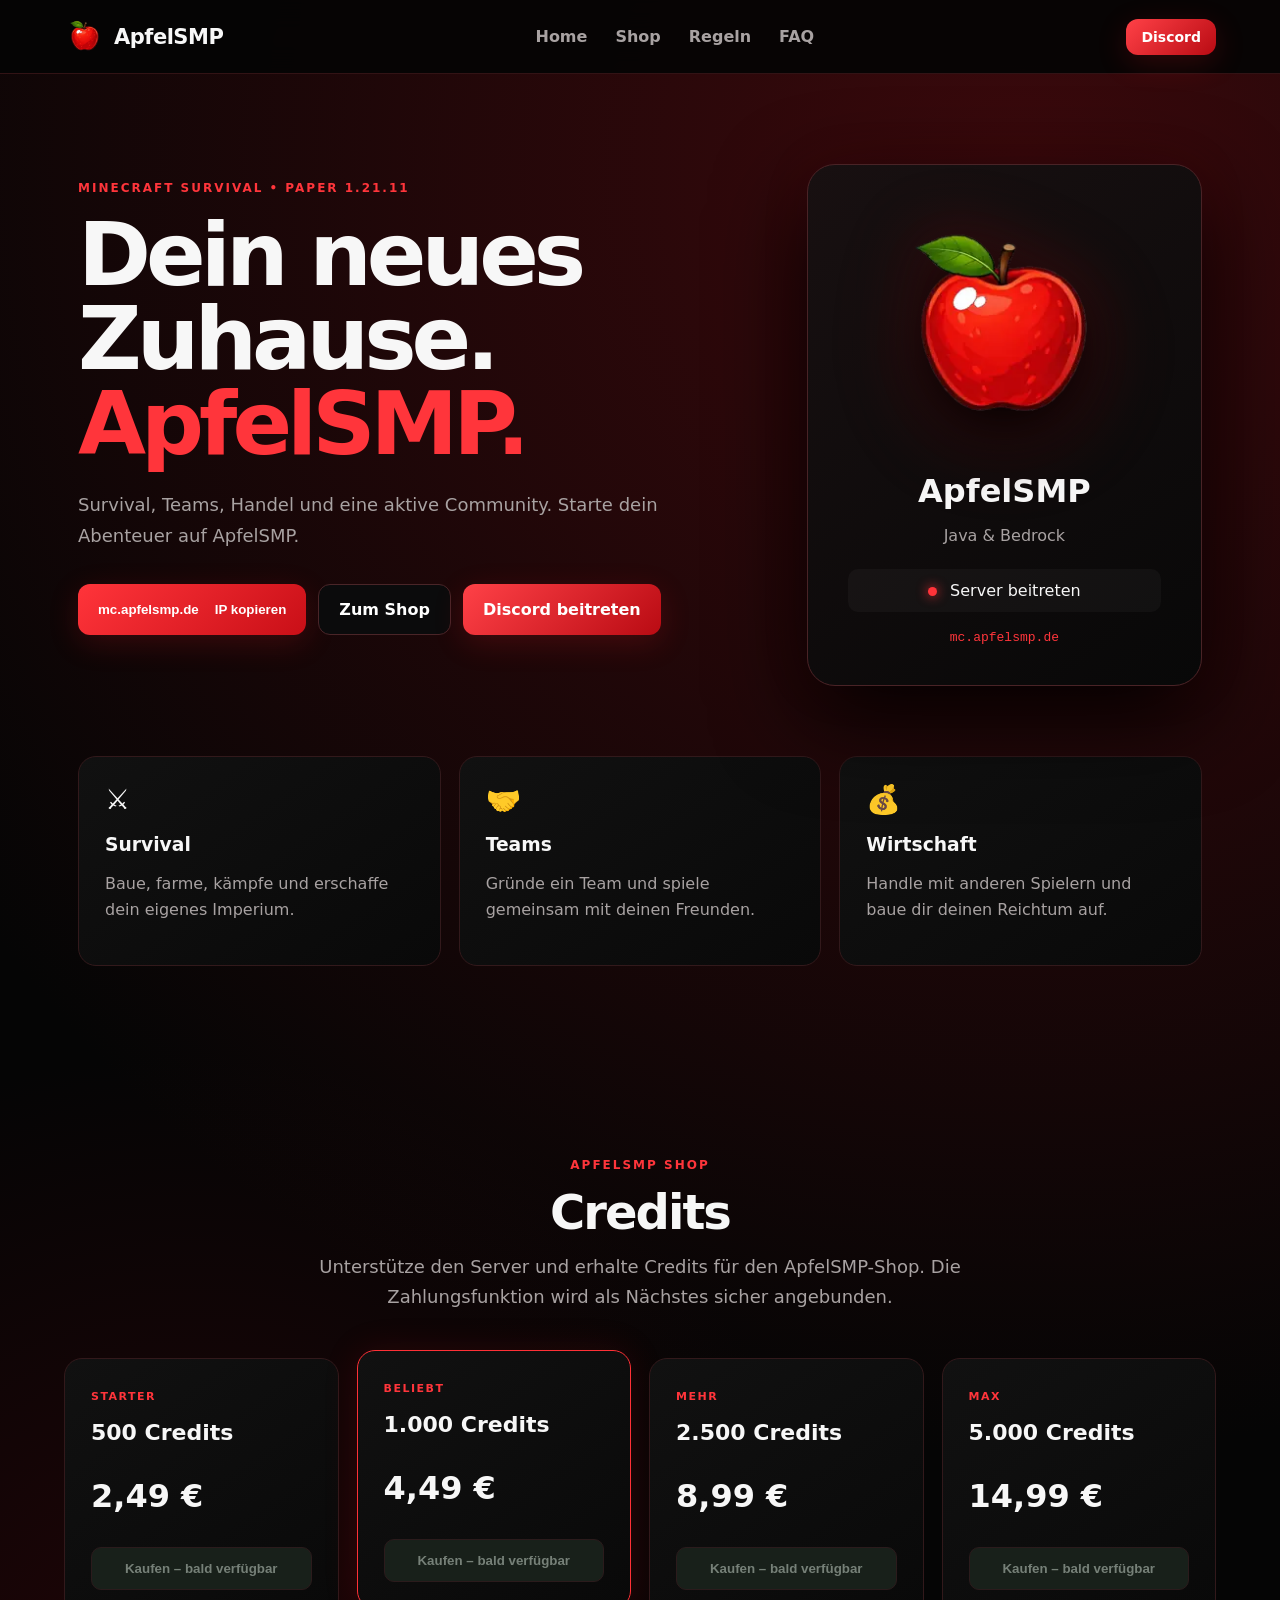
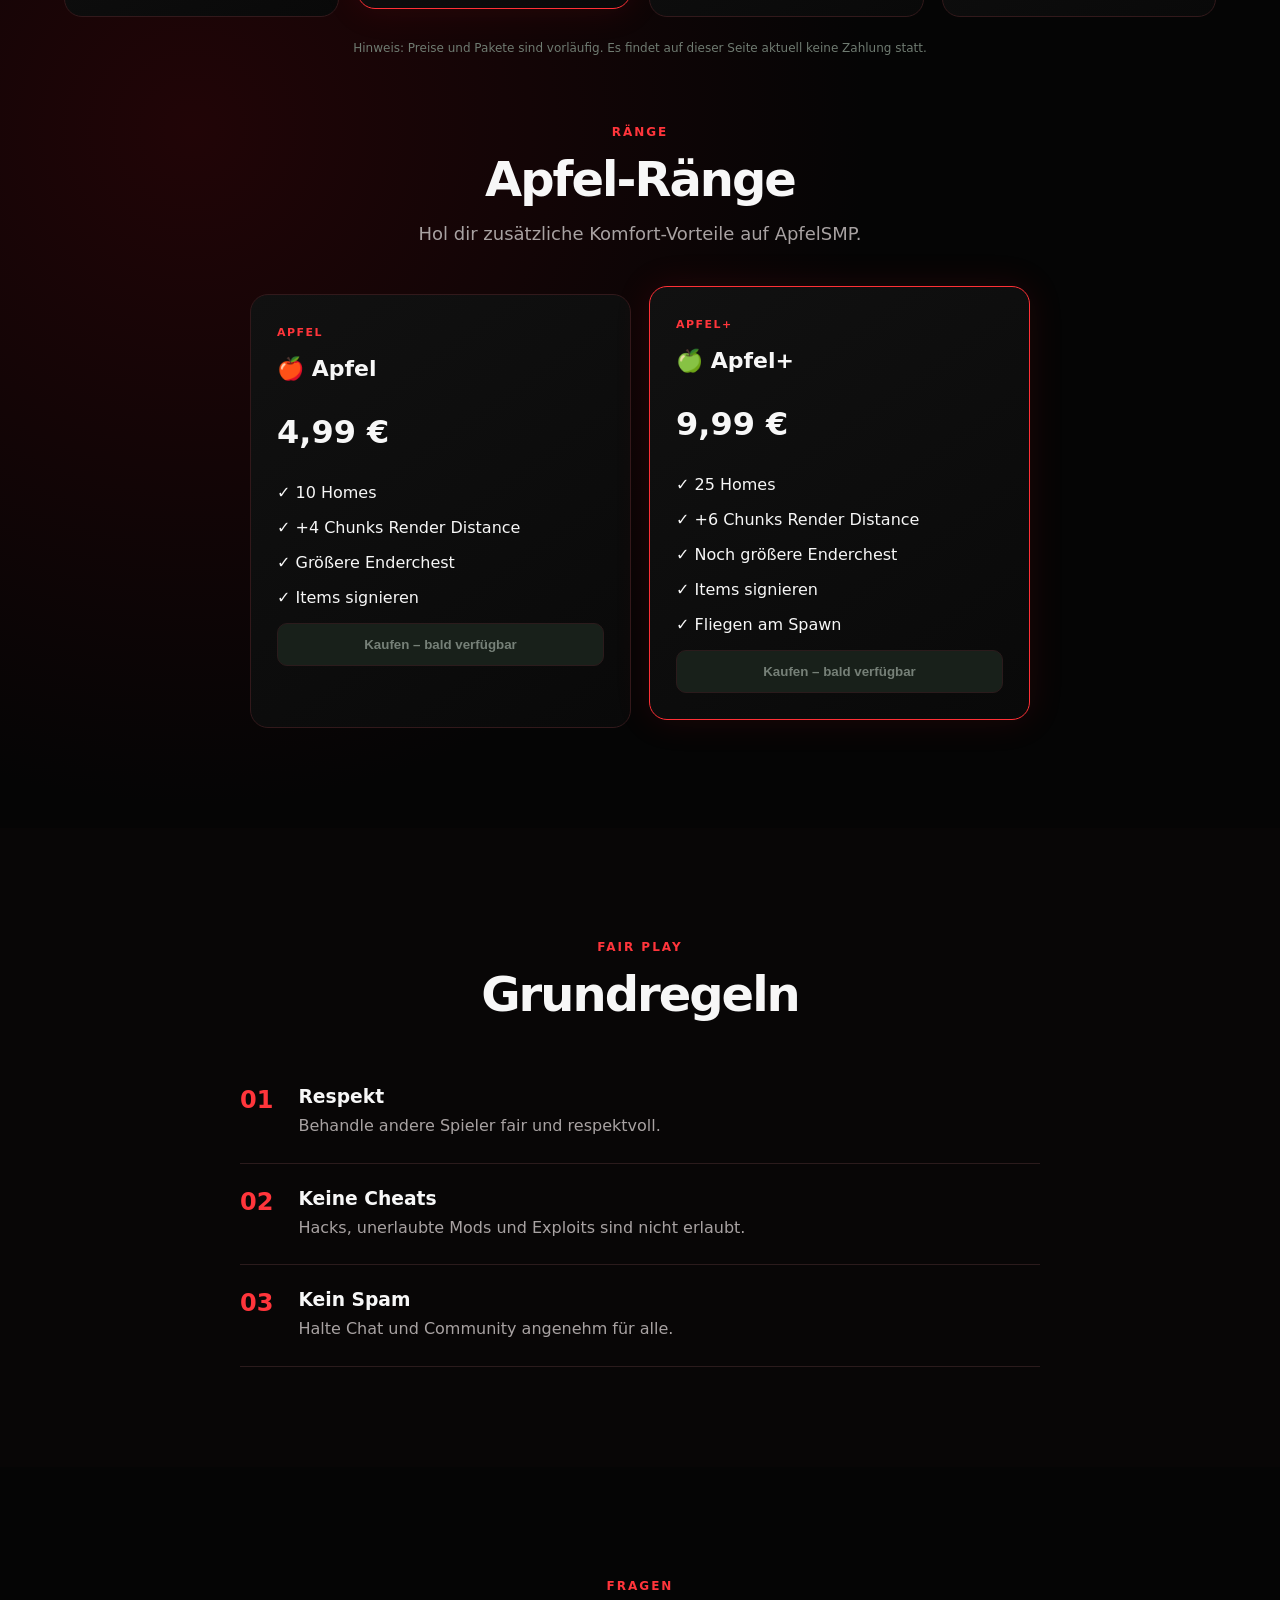
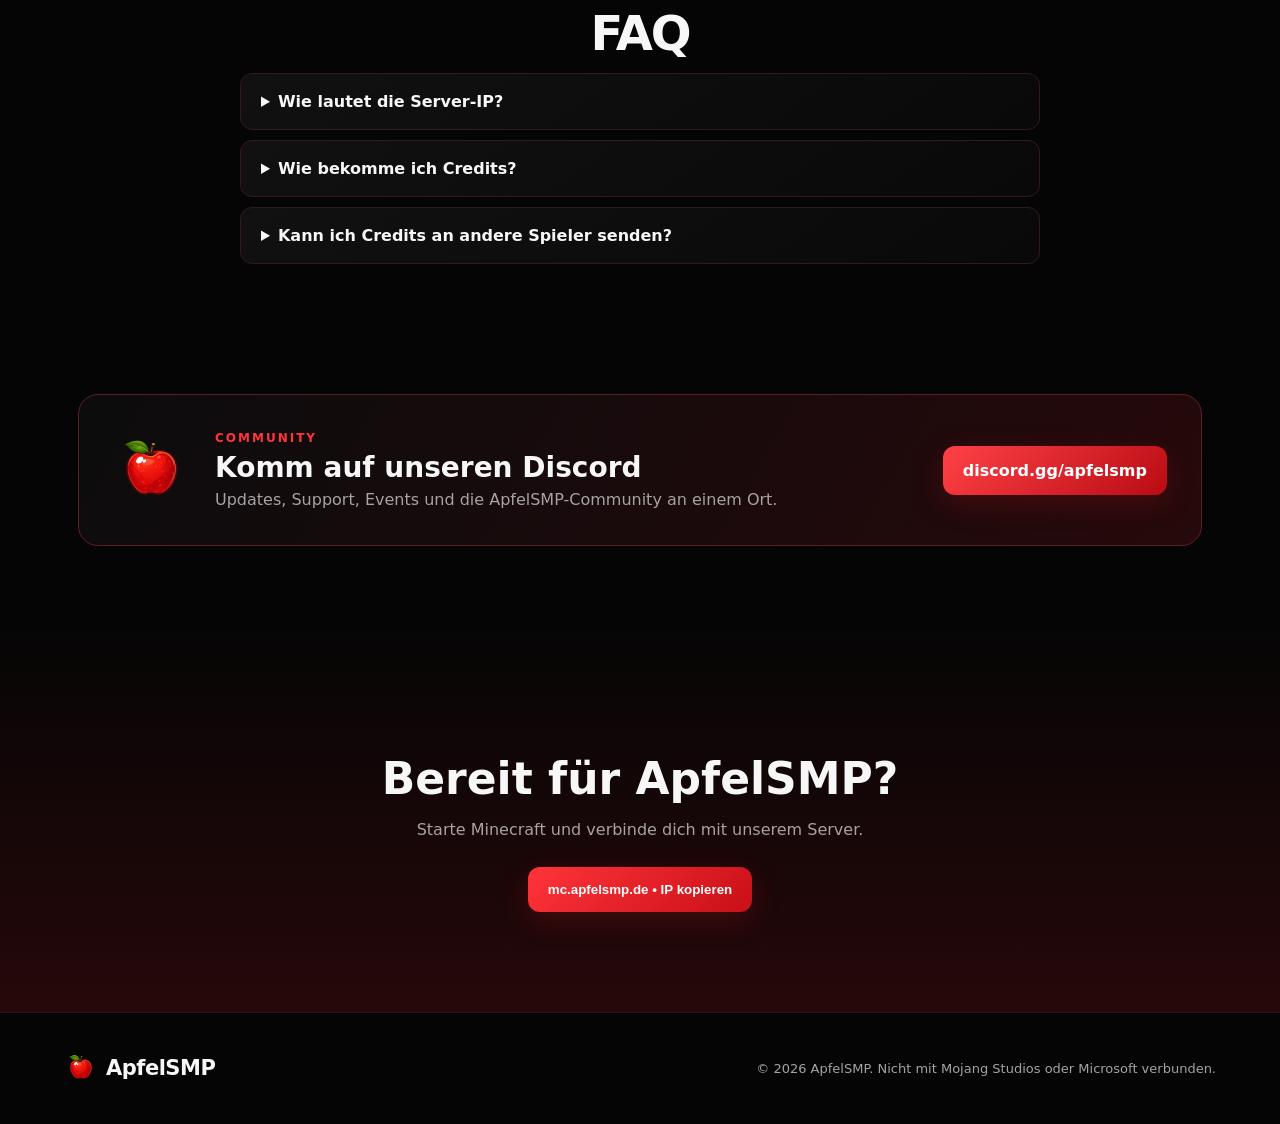
==== index.html @ 0386e676 "Fix literal newline rendering" ====
<!doctype html>
<html lang="de">
<head>
  <meta charset="UTF-8">
  <meta name="viewport" content="width=device-width,initial-scale=1">
  <meta name="description" content="ApfelSMP – deutscher Minecraft Survival Server.">
  <title>ApfelSMP | Minecraft Survival</title>
  <link rel="stylesheet" href="style.css">
</head>
<body>
<header class="nav">
  <a class="brand" href="#home"><img src="assets/apfelsmp-logo.webp" alt="ApfelSMP Logo"> <span>ApfelSMP</span></a>
  <nav><a href="#home">Home</a><a href="#shop">Shop</a><a href="#regeln">Regeln</a><a href="#faq">FAQ</a></nav>
  <a class="btn small discord-btn" href="https://discord.gg/apfelsmp" target="_blank" rel="noopener">Discord</a>
</header>

<main>
<section class="hero" id="home">
  <div class="hero-copy">
    <p class="eyebrow">MINECRAFT SURVIVAL • PAPER 1.21.11</p>
    <h1>Dein neues Zuhause.<br><span>ApfelSMP.</span></h1>
    <p class="lead">Survival, Teams, Handel und eine aktive Community. Starte dein Abenteuer auf ApfelSMP.</p>
    <div class="actions">
      <button class="btn" id="copyIp">mc.apfelsmp.de <b>IP kopieren</b></button>
      <a class="btn ghost" href="#shop">Zum Shop</a>
      <a class="btn discord-btn" href="https://discord.gg/apfelsmp" target="_blank" rel="noopener">Discord beitreten</a>
    </div>
    <p class="copy-status" id="copyStatus" aria-live="polite"></p>
  </div>
  <div class="server-card">
    <img class="hero-logo" src="assets/apfelsmp-logo.webp" alt="ApfelSMP Apfel Logo">
    <h2>ApfelSMP</h2>
    <p>Java & Bedrock</p>
    <div class="status"><span></span> Server beitreten</div>
    <code>mc.apfelsmp.de</code>
  </div>
</section>

<section class="features">
  <article><b>⚔️</b><h3>Survival</h3><p>Baue, farme, kämpfe und erschaffe dein eigenes Imperium.</p></article>
  <article><b>🤝</b><h3>Teams</h3><p>Gründe ein Team und spiele gemeinsam mit deinen Freunden.</p></article>
  <article><b>💰</b><h3>Wirtschaft</h3><p>Handle mit anderen Spielern und baue dir deinen Reichtum auf.</p></article>
</section>

<section class="section" id="shop">
  <p class="eyebrow">APFELSMP SHOP</p>
  <h2>Credits</h2>
  <p class="section-intro">Unterstütze den Server und erhalte Credits für den ApfelSMP-Shop. Die Zahlungsfunktion wird als Nächstes sicher angebunden.</p>
  <div class="products">
    <article class="product"><span>STARTER</span><h3>500 Credits</h3><p class="price">2,49 €</p><button disabled>Kaufen – bald verfügbar</button></article>
    <article class="product featured"><span>BELIEBT</span><h3>1.000 Credits</h3><p class="price">4,49 €</p><button disabled>Kaufen – bald verfügbar</button></article>
    <article class="product"><span>MEHR</span><h3>2.500 Credits</h3><p class="price">8,99 €</p><button disabled>Kaufen – bald verfügbar</button></article>
    <article class="product"><span>MAX</span><h3>5.000 Credits</h3><p class="price">14,99 €</p><button disabled>Kaufen – bald verfügbar</button></article>
  </div>
  <p class="notice">Hinweis: Preise und Pakete sind vorläufig. Es findet auf dieser Seite aktuell keine Zahlung statt.</p>

  <p class="eyebrow" style="margin-top:70px">RÄNGE</p>
  <h2>Apfel-Ränge</h2>
  <p class="section-intro">Hol dir zusätzliche Komfort-Vorteile auf ApfelSMP.</p>
  <div class="products" style="grid-template-columns:repeat(2,minmax(0,1fr));max-width:780px">
    <article class="product">
      <span>APFEL</span>
      <h3>🍎 Apfel</h3>
      <p class="price">4,99 €</p>
      <p>✓ 10 Homes</p>
      <p>✓ +4 Chunks Render Distance</p>
      <p>✓ Größere Enderchest</p>
      <p>✓ Items signieren</p>
      <button disabled>Kaufen – bald verfügbar</button>
    </article>
    <article class="product featured">
      <span>APFEL+</span>
      <h3>🍏 Apfel+</h3>
      <p class="price">9,99 €</p>
      <p>✓ 25 Homes</p>
      <p>✓ +6 Chunks Render Distance</p>
      <p>✓ Noch größere Enderchest</p>
      <p>✓ Items signieren</p>
      <p>✓ Fliegen am Spawn</p>
      <button disabled>Kaufen – bald verfügbar</button>
    </article>
  </div>
</section>

<section class="section alt" id="regeln">
  <p class="eyebrow">FAIR PLAY</p><h2>Grundregeln</h2>
  <div class="rules">
    <article><strong>01</strong><div><h3>Respekt</h3><p>Behandle andere Spieler fair und respektvoll.</p></div></article>
    <article><strong>02</strong><div><h3>Keine Cheats</h3><p>Hacks, unerlaubte Mods und Exploits sind nicht erlaubt.</p></div></article>
    <article><strong>03</strong><div><h3>Kein Spam</h3><p>Halte Chat und Community angenehm für alle.</p></div></article>
  </div>
</section>

<section class="section" id="faq">
  <p class="eyebrow">FRAGEN</p><h2>FAQ</h2>
  <details><summary>Wie lautet die Server-IP?</summary><p>Die Java-IP lautet mc.apfelsmp.de.</p></details>
  <details><summary>Wie bekomme ich Credits?</summary><p>Credits werden künftig über den offiziellen ApfelSMP-Shop erhältlich sein.</p></details>
  <details><summary>Kann ich Credits an andere Spieler senden?</summary><p>Nein. Credits sind an deinen Account gebunden und können nicht an andere Spieler überwiesen werden.</p></details>
</section>

<section class="discord-cta"><img src="assets/apfelsmp-logo.webp" alt=""><div><p class="eyebrow">COMMUNITY</p><h2>Komm auf unseren Discord</h2><p>Updates, Support, Events und die ApfelSMP-Community an einem Ort.</p></div><a class="btn discord-btn" href="https://discord.gg/apfelsmp" target="_blank" rel="noopener">discord.gg/apfelsmp</a></section>
<section class="cta" id="spielen"><h2>Bereit für ApfelSMP?</h2><p>Starte Minecraft und verbinde dich mit unserem Server.</p><button class="btn" id="copyIp2">mc.apfelsmp.de • IP kopieren</button></section>
</main>

<footer><div class="brand"><img src="assets/apfelsmp-logo.webp" alt="ApfelSMP Logo"> <span>ApfelSMP</span></div><p>© <span id="year"></span> ApfelSMP. Nicht mit Mojang Studios oder Microsoft verbunden.</p></footer>
<script src="script.js"></script>
</body>
</html>
---- style.css ----
:root{--bg:#090d0a;--panel:#101611;--panel2:#151d16;--text:#f4f7f4;--muted:#9aa69c;--green:#55d66b;--green2:#87f197;--red:#ef5350;--border:#243027}*{box-sizing:border-box}html{scroll-behavior:smooth}body{margin:0;background:radial-gradient(circle at 80% 5%,#17301d 0,transparent 28%),var(--bg);color:var(--text);font-family:Inter,ui-sans-serif,system-ui,-apple-system,Segoe UI,sans-serif}a{color:inherit;text-decoration:none}.nav{height:74px;display:flex;align-items:center;justify-content:space-between;padding:0 max(5vw,24px);position:sticky;top:0;z-index:20;background:#090d0ae8;backdrop-filter:blur(14px);border-bottom:1px solid #ffffff0d}.brand{font-size:21px;font-weight:900;letter-spacing:-.5px}.brand span{margin-right:7px}.nav nav{display:flex;gap:28px}.nav nav a{color:var(--muted);font-weight:650}.nav nav a:hover{color:var(--green2)}.btn{border:0;border-radius:12px;background:var(--green);color:#071009;padding:15px 20px;font-weight:850;cursor:pointer;display:inline-flex;gap:16px;align-items:center}.btn:hover{filter:brightness(1.08);transform:translateY(-1px)}.btn.small{padding:10px 15px;font-size:14px}.btn.ghost{background:transparent;color:var(--text);border:1px solid var(--border)}.hero{max-width:1180px;margin:auto;min-height:620px;padding:90px 28px 70px;display:grid;grid-template-columns:1.25fr .75fr;gap:70px;align-items:center}.eyebrow{color:var(--green);font-weight:900;font-size:12px;letter-spacing:2px}.hero h1{font-size:clamp(52px,7vw,88px);line-height:.96;letter-spacing:-5px;margin:18px 0 24px}.hero h1 span{color:var(--green)}.lead,.section-intro{color:var(--muted);font-size:18px;line-height:1.7;max-width:680px}.actions{display:flex;gap:12px;margin-top:32px;flex-wrap:wrap}.copy-status{height:20px;color:var(--green2);font-size:13px}.server-card{background:linear-gradient(145deg,#18231a,#0d120e);border:1px solid var(--border);border-radius:28px;padding:40px;text-align:center;box-shadow:0 30px 80px #0008}.apple{font-size:86px;filter:drop-shadow(0 15px 25px #0008)}.server-card h2{font-size:32px;margin:12px 0 4px}.server-card p{color:var(--muted)}.status{margin:24px auto 14px;background:#ffffff08;padding:12px;border-radius:10px}.status span{display:inline-block;width:9px;height:9px;border-radius:50%;background:var(--green);margin-right:8px;box-shadow:0 0 12px var(--green)}code{color:var(--green2)}.features,.products{max-width:1180px;margin:auto;padding:0 28px 80px;display:grid;grid-template-columns:repeat(3,1fr);gap:18px}.features article,.product{background:var(--panel);border:1px solid var(--border);border-radius:18px;padding:26px}.features b{font-size:28px}.features h3{margin-bottom:8px}.features p,.rules p,details p{color:var(--muted);line-height:1.6}.section{padding:100px max(5vw,28px);text-align:center}.section>h2{font-size:48px;letter-spacing:-2px;margin:8px 0 12px}.section-intro{margin:0 auto 45px}.products{grid-template-columns:repeat(4,1fr);padding:0;max-width:1180px}.product{text-align:left;position:relative}.product.featured{border-color:var(--green);transform:translateY(-8px)}.product>span{font-size:11px;font-weight:900;color:var(--green);letter-spacing:1.5px}.product h3{font-size:22px;margin:16px 0}.price{font-size:32px;font-weight:900}.product button{width:100%;padding:13px;border-radius:10px;border:1px solid var(--border);background:#18201a;color:#768078;font-weight:800}.notice{font-size:12px;color:#6f7b71;margin-top:24px}.alt{background:#0c110d}.rules{max-width:800px;margin:40px auto 0;text-align:left}.rules article{display:flex;gap:25px;padding:24px 0;border-bottom:1px solid var(--border)}.rules strong{color:var(--green);font-size:24px}.rules h3{margin:0 0 6px}.rules p{margin:0}details{max-width:800px;margin:10px auto;background:var(--panel);border:1px solid var(--border);border-radius:12px;text-align:left;padding:18px 20px}summary{cursor:pointer;font-weight:800}.cta{text-align:center;padding:100px 28px;background:linear-gradient(180deg,transparent,#142419)}.cta h2{font-size:44px;margin-bottom:10px}.cta p{color:var(--muted);margin-bottom:28px}footer{border-top:1px solid var(--border);padding:35px max(5vw,28px);display:flex;justify-content:space-between;align-items:center;color:var(--muted);font-size:13px}footer .brand{color:var(--text)}@media(max-width:850px){.nav nav{display:none}.hero{grid-template-columns:1fr;padding-top:60px;gap:30px}.hero h1{letter-spacing:-3px}.server-card{max-width:480px}.features,.products{grid-template-columns:1fr 1fr}.product.featured{transform:none}footer{flex-direction:column;gap:12px;text-align:center}}@media(max-width:560px){.nav .btn.small{display:none}.hero h1{font-size:50px}.features,.products{grid-template-columns:1fr}.section{padding:75px 20px}.section>h2{font-size:38px}.btn{width:100%;justify-content:center}}
/* ApfelSMP red/black branding */
:root{--bg:#050505;--panel:#0d0d0e;--panel2:#141011;--text:#f7f7f7;--muted:#a8a2a2;--green:#ff2f35;--green2:#ff5a5f;--red:#ff2f35;--border:#2b1b1c}
body{background:radial-gradient(circle at 80% 4%,#3a090c 0,transparent 30%),radial-gradient(circle at 15% 40%,#210507 0,transparent 24%),#050505}
.nav{background:#050505ed;border-bottom-color:#321315}.nav nav a:hover{color:#ff4a50}.brand{display:flex;align-items:center;gap:8px}.brand img{width:42px;height:42px;object-fit:contain}.brand span{margin:0}.btn{background:linear-gradient(135deg,#ff343a,#c90f17);color:white;box-shadow:0 8px 30px #e7192030}.btn.ghost{background:#0b0b0c;color:#fff;border-color:#4a2528;box-shadow:none}.discord-btn{background:linear-gradient(135deg,#ff4147,#b90b13)}
.hero{position:relative}.hero h1 span,.eyebrow,.product>span,.rules strong,code{color:#ff353b}.server-card{background:linear-gradient(145deg,#181011,#080808);border-color:#492326;box-shadow:0 30px 90px #000,0 0 50px #d5161d18}.hero-logo{width:min(260px,80%);height:auto;filter:drop-shadow(0 20px 30px #000) drop-shadow(0 0 28px #d8171e45)}.status span{background:#ff3339;box-shadow:0 0 12px #ff3339}.features article,.product,details{background:linear-gradient(145deg,#111,#090909);border-color:#32191b}.product.featured{border-color:#ff3036;box-shadow:0 0 35px #d9182020}.alt{background:#080606}.cta{background:linear-gradient(180deg,transparent,#26080a)}
.discord-cta{max-width:1124px;margin:20px auto 70px;padding:30px 34px;border:1px solid #5a2024;border-radius:20px;background:linear-gradient(120deg,#0c0c0d,#26090b);display:flex;align-items:center;gap:24px}.discord-cta img{width:78px;height:78px;object-fit:contain}.discord-cta div{flex:1}.discord-cta h2{margin:3px 0;font-size:28px}.discord-cta p{color:var(--muted);margin:6px 0}.discord-cta .eyebrow{color:#ff353b}.discord-cta .btn{white-space:nowrap}footer{border-top-color:#321315}footer .brand img{width:34px;height:34px}
@media(max-width:700px){.discord-cta{margin:20px 20px 60px;flex-direction:column;text-align:center}.discord-cta .btn{width:100%;justify-content:center}.hero-logo{width:180px}}
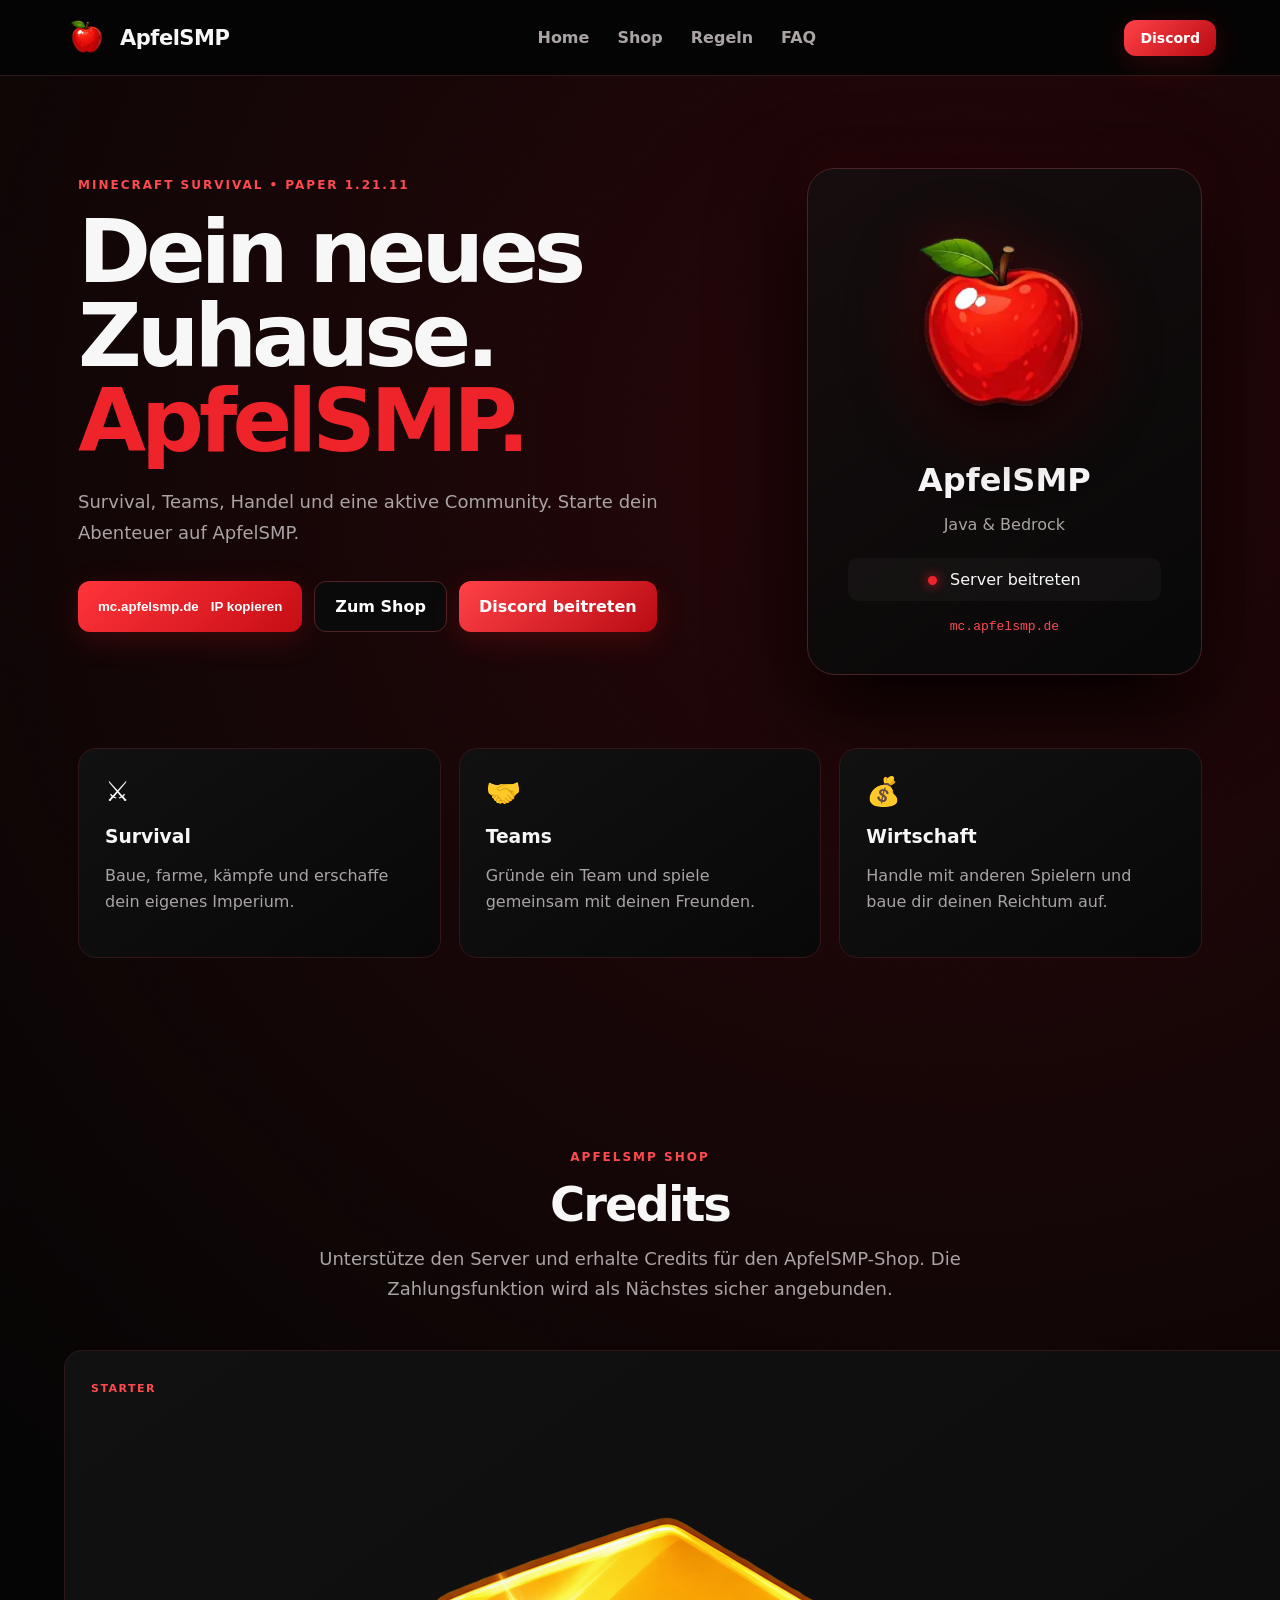
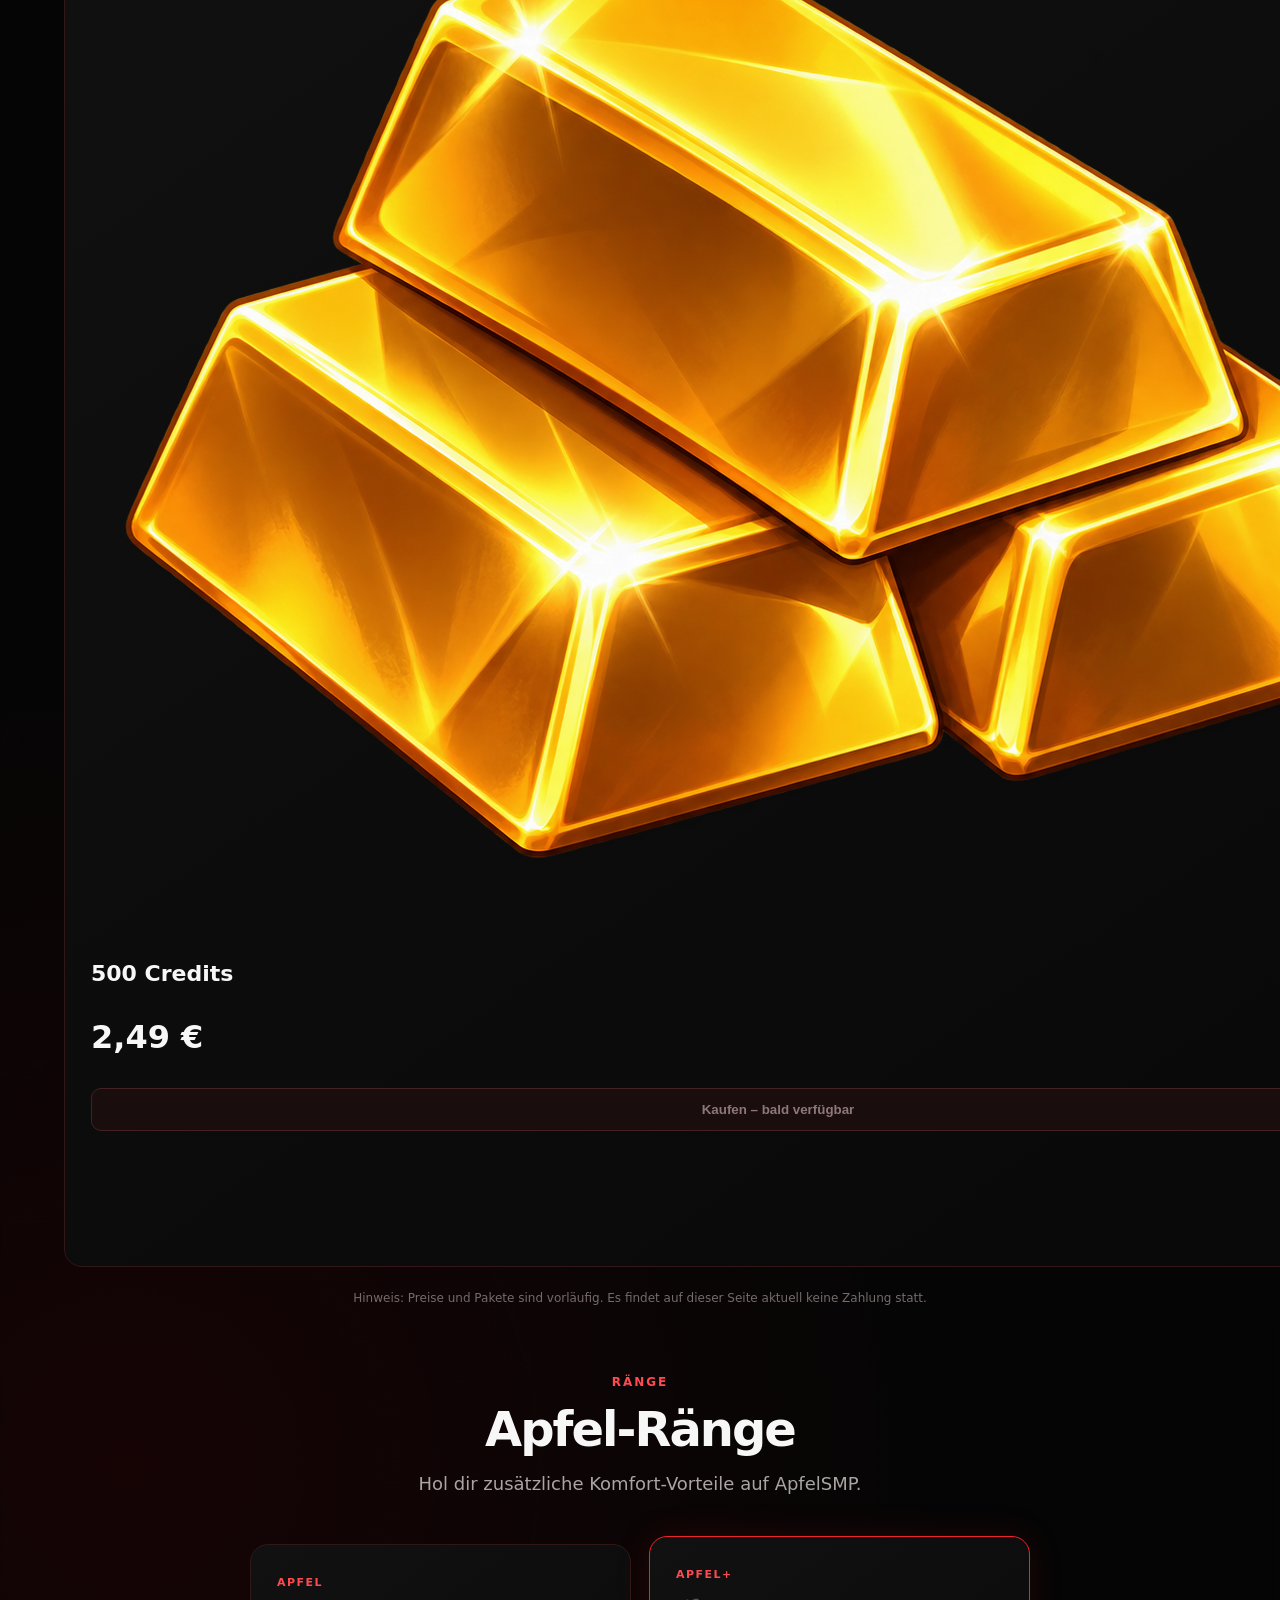
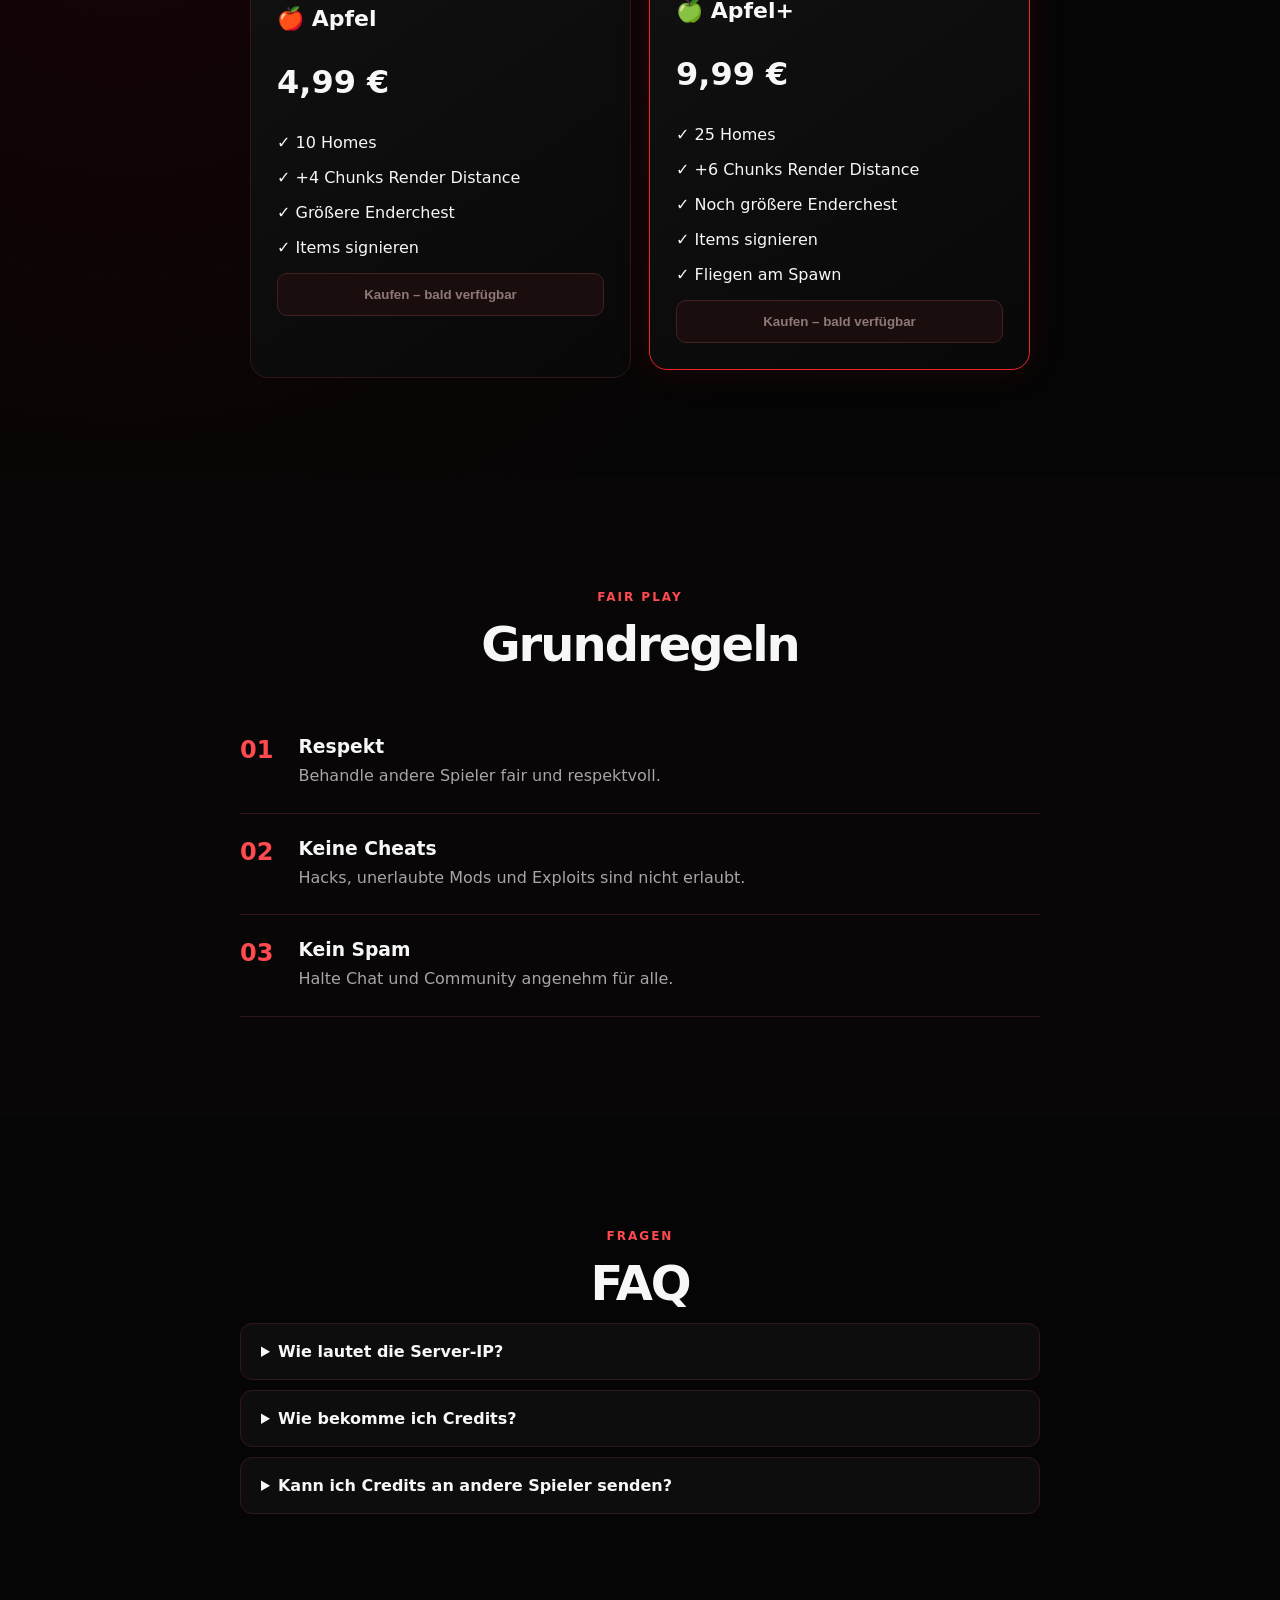
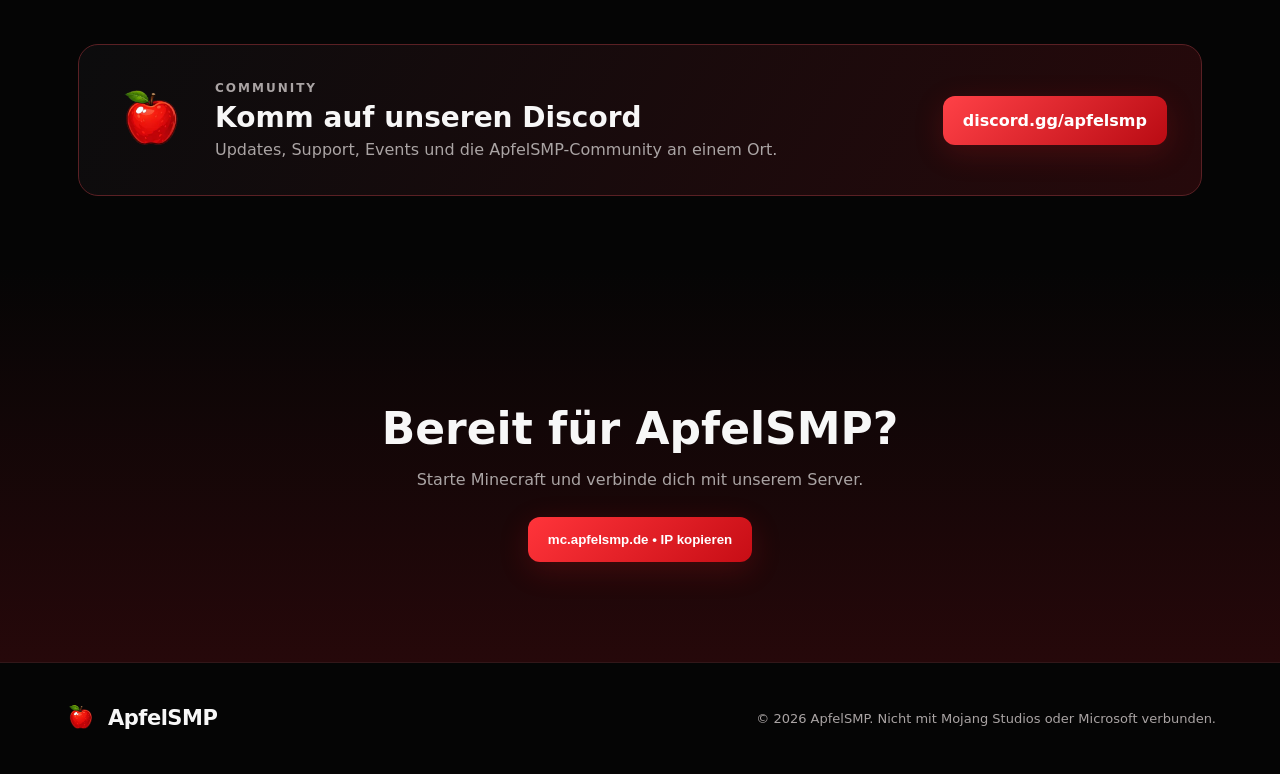
==== commit 2d8299ed: "Add credit package artwork" ====
--- a/index.html
+++ b/index.html
@@ -47,10 +47,10 @@
   <h2>Credits</h2>
   <p class="section-intro">Unterstütze den Server und erhalte Credits für den ApfelSMP-Shop. Die Zahlungsfunktion wird als Nächstes sicher angebunden.</p>
   <div class="products">
-    <article class="product"><span>STARTER</span><h3>500 Credits</h3><p class="price">2,49 €</p><button disabled>Kaufen – bald verfügbar</button></article>
-    <article class="product featured"><span>BELIEBT</span><h3>1.000 Credits</h3><p class="price">4,49 €</p><button disabled>Kaufen – bald verfügbar</button></article>
-    <article class="product"><span>MEHR</span><h3>2.500 Credits</h3><p class="price">8,99 €</p><button disabled>Kaufen – bald verfügbar</button></article>
-    <article class="product"><span>MAX</span><h3>5.000 Credits</h3><p class="price">14,99 €</p><button disabled>Kaufen – bald verfügbar</button></article>
+    <article class="product"><span>STARTER</span><div class="credit-art"><img src="assets/500Credits.png" alt="Drei Goldbarren"></div><h3>500 Credits</h3><p class="price">2,49 €</p><button disabled>Kaufen – bald verfügbar</button></article>
+    <article class="product featured"><span>BELIEBT</span><div class="credit-art"><img src="assets/1000Credits.png" alt="Sack mit Gold"></div><h3>1.000 Credits</h3><p class="price">4,49 €</p><button disabled>Kaufen – bald verfügbar</button></article>
+    <article class="product"><span>MEHR</span><div class="credit-art"><img src="assets/2500Credits.png" alt="Schatzkiste mit Gold"></div><h3>2.500 Credits</h3><p class="price">8,99 €</p><button disabled>Kaufen – bald verfügbar</button></article>
+    <article class="product"><span>MAX</span><div class="credit-art"><img src="assets/5000Credits.png" alt="Tresor mit Gold, Diamanten und Smaragden"></div><h3>5.000 Credits</h3><p class="price">14,99 €</p><button disabled>Kaufen – bald verfügbar</button></article>
   </div>
   <p class="notice">Hinweis: Preise und Pakete sind vorläufig. Es findet auf dieser Seite aktuell keine Zahlung statt.</p>
 
--- a/style.css
+++ b/style.css
@@ -1,8 +1,14 @@
-:root{--bg:#090d0a;--panel:#101611;--panel2:#151d16;--text:#f4f7f4;--muted:#9aa69c;--green:#55d66b;--green2:#87f197;--red:#ef5350;--border:#243027}*{box-sizing:border-box}html{scroll-behavior:smooth}body{margin:0;background:radial-gradient(circle at 80% 5%,#17301d 0,transparent 28%),var(--bg);color:var(--text);font-family:Inter,ui-sans-serif,system-ui,-apple-system,Segoe UI,sans-serif}a{color:inherit;text-decoration:none}.nav{height:74px;display:flex;align-items:center;justify-content:space-between;padding:0 max(5vw,24px);position:sticky;top:0;z-index:20;background:#090d0ae8;backdrop-filter:blur(14px);border-bottom:1px solid #ffffff0d}.brand{font-size:21px;font-weight:900;letter-spacing:-.5px}.brand span{margin-right:7px}.nav nav{display:flex;gap:28px}.nav nav a{color:var(--muted);font-weight:650}.nav nav a:hover{color:var(--green2)}.btn{border:0;border-radius:12px;background:var(--green);color:#071009;padding:15px 20px;font-weight:850;cursor:pointer;display:inline-flex;gap:16px;align-items:center}.btn:hover{filter:brightness(1.08);transform:translateY(-1px)}.btn.small{padding:10px 15px;font-size:14px}.btn.ghost{background:transparent;color:var(--text);border:1px solid var(--border)}.hero{max-width:1180px;margin:auto;min-height:620px;padding:90px 28px 70px;display:grid;grid-template-columns:1.25fr .75fr;gap:70px;align-items:center}.eyebrow{color:var(--green);font-weight:900;font-size:12px;letter-spacing:2px}.hero h1{font-size:clamp(52px,7vw,88px);line-height:.96;letter-spacing:-5px;margin:18px 0 24px}.hero h1 span{color:var(--green)}.lead,.section-intro{color:var(--muted);font-size:18px;line-height:1.7;max-width:680px}.actions{display:flex;gap:12px;margin-top:32px;flex-wrap:wrap}.copy-status{height:20px;color:var(--green2);font-size:13px}.server-card{background:linear-gradient(145deg,#18231a,#0d120e);border:1px solid var(--border);border-radius:28px;padding:40px;text-align:center;box-shadow:0 30px 80px #0008}.apple{font-size:86px;filter:drop-shadow(0 15px 25px #0008)}.server-card h2{font-size:32px;margin:12px 0 4px}.server-card p{color:var(--muted)}.status{margin:24px auto 14px;background:#ffffff08;padding:12px;border-radius:10px}.status span{display:inline-block;width:9px;height:9px;border-radius:50%;background:var(--green);margin-right:8px;box-shadow:0 0 12px var(--green)}code{color:var(--green2)}.features,.products{max-width:1180px;margin:auto;padding:0 28px 80px;display:grid;grid-template-columns:repeat(3,1fr);gap:18px}.features article,.product{background:var(--panel);border:1px solid var(--border);border-radius:18px;padding:26px}.features b{font-size:28px}.features h3{margin-bottom:8px}.features p,.rules p,details p{color:var(--muted);line-height:1.6}.section{padding:100px max(5vw,28px);text-align:center}.section>h2{font-size:48px;letter-spacing:-2px;margin:8px 0 12px}.section-intro{margin:0 auto 45px}.products{grid-template-columns:repeat(4,1fr);padding:0;max-width:1180px}.product{text-align:left;position:relative}.product.featured{border-color:var(--green);transform:translateY(-8px)}.product>span{font-size:11px;font-weight:900;color:var(--green);letter-spacing:1.5px}.product h3{font-size:22px;margin:16px 0}.price{font-size:32px;font-weight:900}.product button{width:100%;padding:13px;border-radius:10px;border:1px solid var(--border);background:#18201a;color:#768078;font-weight:800}.notice{font-size:12px;color:#6f7b71;margin-top:24px}.alt{background:#0c110d}.rules{max-width:800px;margin:40px auto 0;text-align:left}.rules article{display:flex;gap:25px;padding:24px 0;border-bottom:1px solid var(--border)}.rules strong{color:var(--green);font-size:24px}.rules h3{margin:0 0 6px}.rules p{margin:0}details{max-width:800px;margin:10px auto;background:var(--panel);border:1px solid var(--border);border-radius:12px;text-align:left;padding:18px 20px}summary{cursor:pointer;font-weight:800}.cta{text-align:center;padding:100px 28px;background:linear-gradient(180deg,transparent,#142419)}.cta h2{font-size:44px;margin-bottom:10px}.cta p{color:var(--muted);margin-bottom:28px}footer{border-top:1px solid var(--border);padding:35px max(5vw,28px);display:flex;justify-content:space-between;align-items:center;color:var(--muted);font-size:13px}footer .brand{color:var(--text)}@media(max-width:850px){.nav nav{display:none}.hero{grid-template-columns:1fr;padding-top:60px;gap:30px}.hero h1{letter-spacing:-3px}.server-card{max-width:480px}.features,.products{grid-template-columns:1fr 1fr}.product.featured{transform:none}footer{flex-direction:column;gap:12px;text-align:center}}@media(max-width:560px){.nav .btn.small{display:none}.hero h1{font-size:50px}.features,.products{grid-template-columns:1fr}.section{padding:75px 20px}.section>h2{font-size:38px}.btn{width:100%;justify-content:center}}
-/* ApfelSMP red/black branding */
-:root{--bg:#050505;--panel:#0d0d0e;--panel2:#141011;--text:#f7f7f7;--muted:#a8a2a2;--green:#ff2f35;--green2:#ff5a5f;--red:#ff2f35;--border:#2b1b1c}
-body{background:radial-gradient(circle at 80% 4%,#3a090c 0,transparent 30%),radial-gradient(circle at 15% 40%,#210507 0,transparent 24%),#050505}
-.nav{background:#050505ed;border-bottom-color:#321315}.nav nav a:hover{color:#ff4a50}.brand{display:flex;align-items:center;gap:8px}.brand img{width:42px;height:42px;object-fit:contain}.brand span{margin:0}.btn{background:linear-gradient(135deg,#ff343a,#c90f17);color:white;box-shadow:0 8px 30px #e7192030}.btn.ghost{background:#0b0b0c;color:#fff;border-color:#4a2528;box-shadow:none}.discord-btn{background:linear-gradient(135deg,#ff4147,#b90b13)}
-.hero{position:relative}.hero h1 span,.eyebrow,.product>span,.rules strong,code{color:#ff353b}.server-card{background:linear-gradient(145deg,#181011,#080808);border-color:#492326;box-shadow:0 30px 90px #000,0 0 50px #d5161d18}.hero-logo{width:min(260px,80%);height:auto;filter:drop-shadow(0 20px 30px #000) drop-shadow(0 0 28px #d8171e45)}.status span{background:#ff3339;box-shadow:0 0 12px #ff3339}.features article,.product,details{background:linear-gradient(145deg,#111,#090909);border-color:#32191b}.product.featured{border-color:#ff3036;box-shadow:0 0 35px #d9182020}.alt{background:#080606}.cta{background:linear-gradient(180deg,transparent,#26080a)}
-.discord-cta{max-width:1124px;margin:20px auto 70px;padding:30px 34px;border:1px solid #5a2024;border-radius:20px;background:linear-gradient(120deg,#0c0c0d,#26090b);display:flex;align-items:center;gap:24px}.discord-cta img{width:78px;height:78px;object-fit:contain}.discord-cta div{flex:1}.discord-cta h2{margin:3px 0;font-size:28px}.discord-cta p{color:var(--muted);margin:6px 0}.discord-cta .eyebrow{color:#ff353b}.discord-cta .btn{white-space:nowrap}footer{border-top-color:#321315}footer .brand img{width:34px;height:34px}
-@media(max-width:700px){.discord-cta{margin:20px 20px 60px;flex-direction:column;text-align:center}.discord-cta .btn{width:100%;justify-content:center}.hero-logo{width:180px}}
+:root{--bg:#050505;--panel:#0c0c0d;--panel2:#121213;--text:#f7f7f7;--muted:#aaa4a4;--red:#ef242b;--red2:#ff4a50;--border:#321719}
+*{box-sizing:border-box}html{scroll-behavior:smooth}body{margin:0;background:radial-gradient(circle at 75% 8%,#280709 0,transparent 27%),radial-gradient(circle at 10% 55%,#160405 0,transparent 25%),var(--bg);color:var(--text);font-family:Inter,ui-sans-serif,system-ui,-apple-system,Segoe UI,sans-serif}a{color:inherit;text-decoration:none}
+.nav{height:76px;display:flex;align-items:center;justify-content:space-between;padding:0 max(5vw,24px);position:sticky;top:0;z-index:20;background:#050505f2;backdrop-filter:blur(14px);border-bottom:1px solid #321719}.brand{font-size:21px;font-weight:900;letter-spacing:-.5px;display:flex;align-items:center;gap:10px}.brand img{width:46px;height:46px;object-fit:contain;display:block}.brand span{margin:0}.nav nav{display:flex;gap:28px}.nav nav a{color:var(--muted);font-weight:700}.nav nav a:hover{color:var(--red2)}
+.btn{border:0;border-radius:12px;background:linear-gradient(135deg,#ff343a,#c70d15);color:#fff;padding:15px 20px;font-weight:850;cursor:pointer;display:inline-flex;gap:12px;align-items:center;justify-content:center;box-shadow:0 8px 30px #e7192030}.btn:hover{filter:brightness(1.08);transform:translateY(-1px)}.btn.small{padding:10px 16px;font-size:14px}.btn.ghost{background:#0a0a0b;color:#fff;border:1px solid #522326;box-shadow:none}.discord-btn{background:linear-gradient(135deg,#ff4147,#b90b13)}
+.hero{max-width:1180px;margin:auto;min-height:620px;padding:90px 28px 70px;display:grid;grid-template-columns:1.25fr .75fr;gap:70px;align-items:center}.eyebrow{color:var(--red2);font-weight:900;font-size:12px;letter-spacing:2px}.hero h1{font-size:clamp(52px,7vw,88px);line-height:.96;letter-spacing:-5px;margin:18px 0 24px}.hero h1 span{color:var(--red)}.lead,.section-intro{color:var(--muted);font-size:18px;line-height:1.7;max-width:680px}.actions{display:flex;gap:12px;margin-top:32px;flex-wrap:wrap}.copy-status{height:20px;color:var(--red2);font-size:13px}
+.server-card{background:linear-gradient(145deg,#160d0e,#080808);border:1px solid #492326;border-radius:28px;padding:40px;text-align:center;box-shadow:0 30px 90px #000,0 0 50px #d5161d18}.hero-logo{width:min(240px,80%);height:auto;display:block;margin:0 auto;filter:drop-shadow(0 20px 30px #000) drop-shadow(0 0 24px #d8171e45)}.server-card h2{font-size:32px;margin:12px 0 4px}.server-card p{color:var(--muted)}.status{margin:24px auto 14px;background:#ffffff08;padding:12px;border-radius:10px}.status span{display:inline-block;width:9px;height:9px;border-radius:50%;background:var(--red);margin-right:8px;box-shadow:0 0 12px var(--red)}code{color:var(--red2)}
+.features,.products{max-width:1180px;margin:auto;padding:0 28px 80px;display:grid;grid-template-columns:repeat(3,1fr);gap:18px}.features article,.product{background:linear-gradient(145deg,#111,#080808);border:1px solid var(--border);border-radius:18px;padding:26px}.features b{font-size:28px}.features h3{margin-bottom:8px}.features p,.rules p,details p{color:var(--muted);line-height:1.6}
+.section{padding:100px max(5vw,28px);text-align:center}.section>h2{font-size:48px;letter-spacing:-2px;margin:8px 0 12px}.section-intro{margin:0 auto 45px}.products{grid-template-columns:repeat(4,1fr);padding:0;max-width:1180px}.product{text-align:left;position:relative}.product.featured{border-color:var(--red);transform:translateY(-8px);box-shadow:0 0 35px #d9182020}.product>span{font-size:11px;font-weight:900;color:var(--red2);letter-spacing:1.5px}.product h3{font-size:22px;margin:16px 0}.price{font-size:32px;font-weight:900}.product button{width:100%;padding:13px;border-radius:10px;border:1px solid #452023;background:#1a0d0e;color:#8e7779;font-weight:800}.notice{font-size:12px;color:#756b6b;margin-top:24px}
+.alt{background:#080606}.rules{max-width:800px;margin:40px auto 0;text-align:left}.rules article{display:flex;gap:25px;padding:24px 0;border-bottom:1px solid var(--border)}.rules strong{color:var(--red2);font-size:24px}.rules h3{margin:0 0 6px}.rules p{margin:0}details{max-width:800px;margin:10px auto;background:#0d0d0e;border:1px solid var(--border);border-radius:12px;text-align:left;padding:18px 20px}summary{cursor:pointer;font-weight:800}
+.discord-cta{max-width:1124px;margin:20px auto 70px;padding:30px 34px;border:1px solid #5a2024;border-radius:20px;background:linear-gradient(120deg,#0c0c0d,#26090b);display:flex;align-items:center;gap:24px}.discord-cta img{width:78px;height:78px;object-fit:contain}.discord-cta div{flex:1}.discord-cta h2{margin:3px 0;font-size:28px}.discord-cta p{color:var(--muted);margin:6px 0}.discord-cta .btn{white-space:nowrap}
+.cta{text-align:center;padding:100px 28px;background:linear-gradient(180deg,transparent,#26080a)}.cta h2{font-size:44px;margin-bottom:10px}.cta p{color:var(--muted);margin-bottom:28px}footer{border-top:1px solid #321719;padding:35px max(5vw,28px);display:flex;justify-content:space-between;align-items:center;color:var(--muted);font-size:13px}footer .brand{color:var(--text)}footer .brand img{width:34px;height:34px}
+@media(max-width:850px){.nav nav{display:none}.hero{grid-template-columns:1fr;padding-top:60px;gap:30px}.hero h1{letter-spacing:-3px}.server-card{max-width:480px}.features,.products{grid-template-columns:1fr 1fr}.product.featured{transform:none}footer{flex-direction:column;gap:12px;text-align:center}}
+@media(max-width:700px){.discord-cta{margin:20px 20px 60px;flex-direction:column;text-align:center}.discord-cta .btn{width:100%}.hero-logo{width:180px}}
+@media(max-width:560px){.nav .btn.small{display:none}.brand img{width:38px;height:38px}.hero h1{font-size:50px}.features,.products{grid-template-columns:1fr}.section{padding:75px 20px}.section>h2{font-size:38px}.btn{width:100%}}
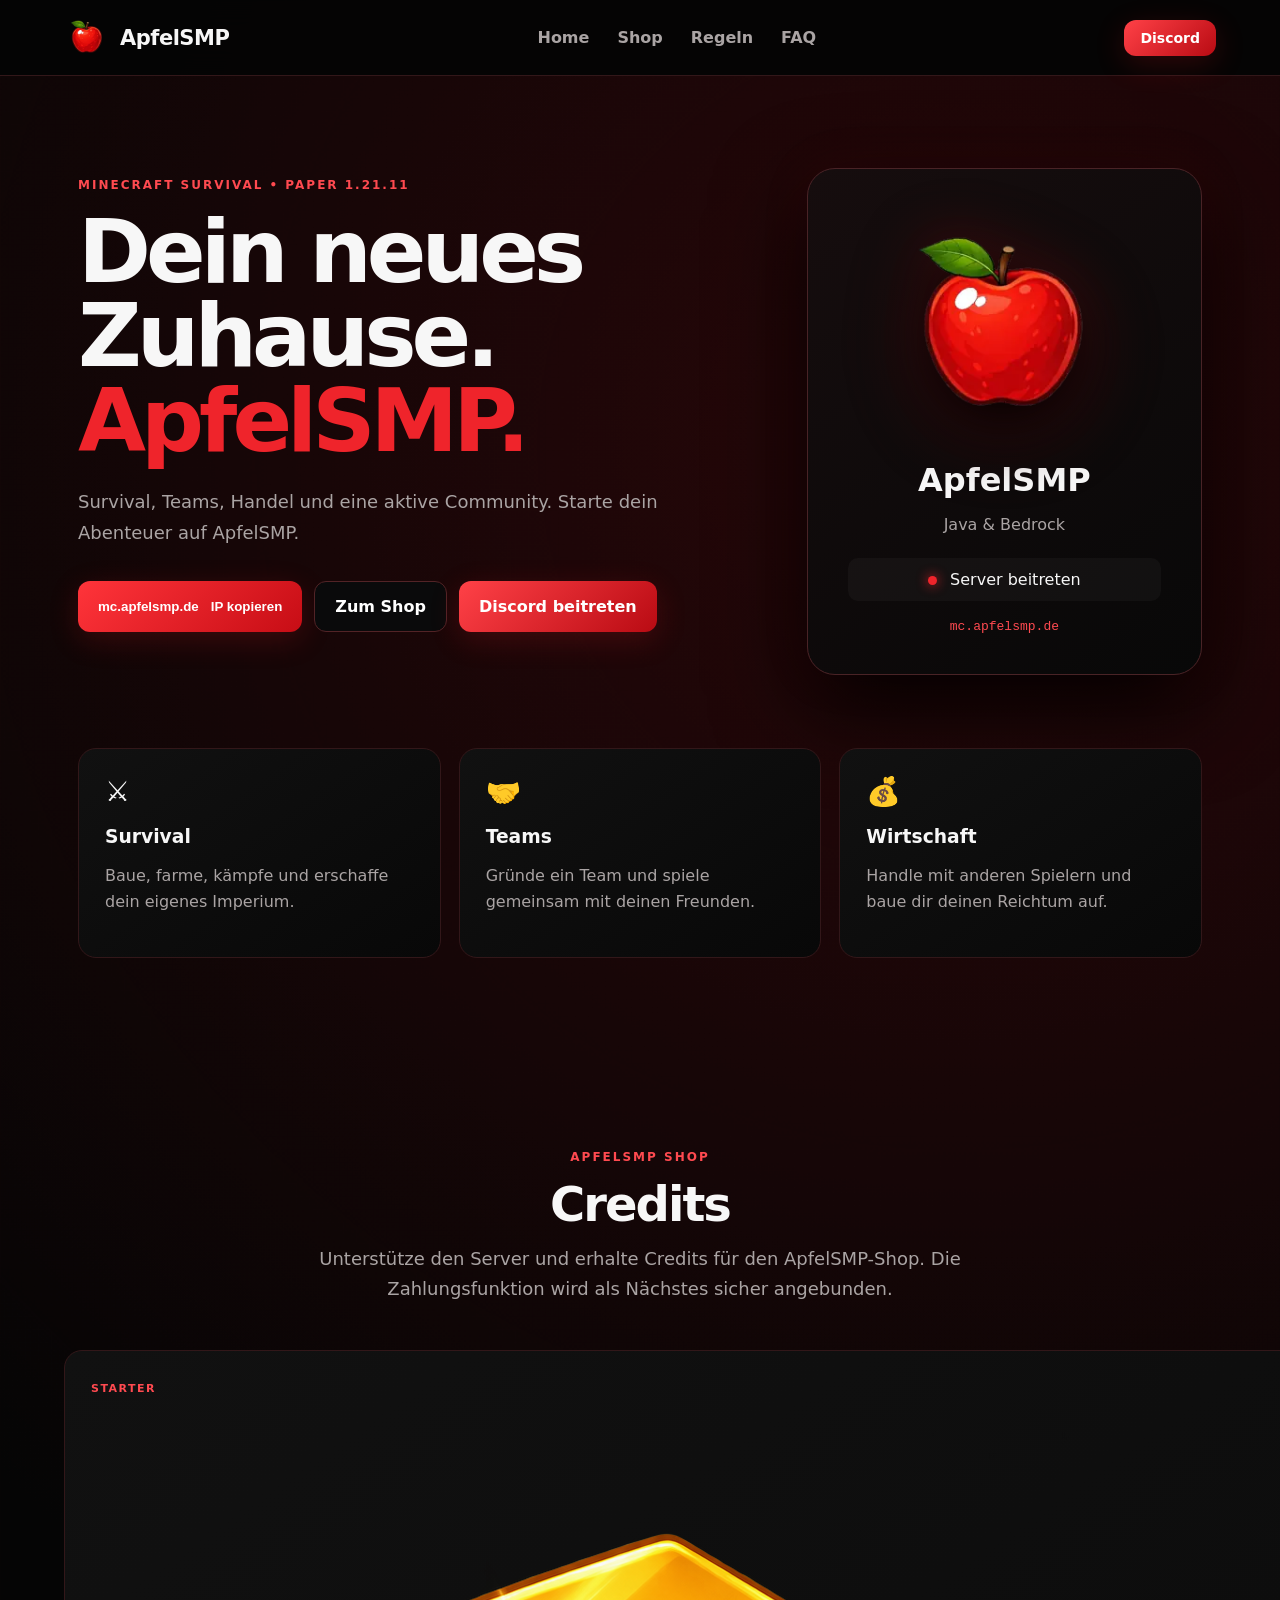
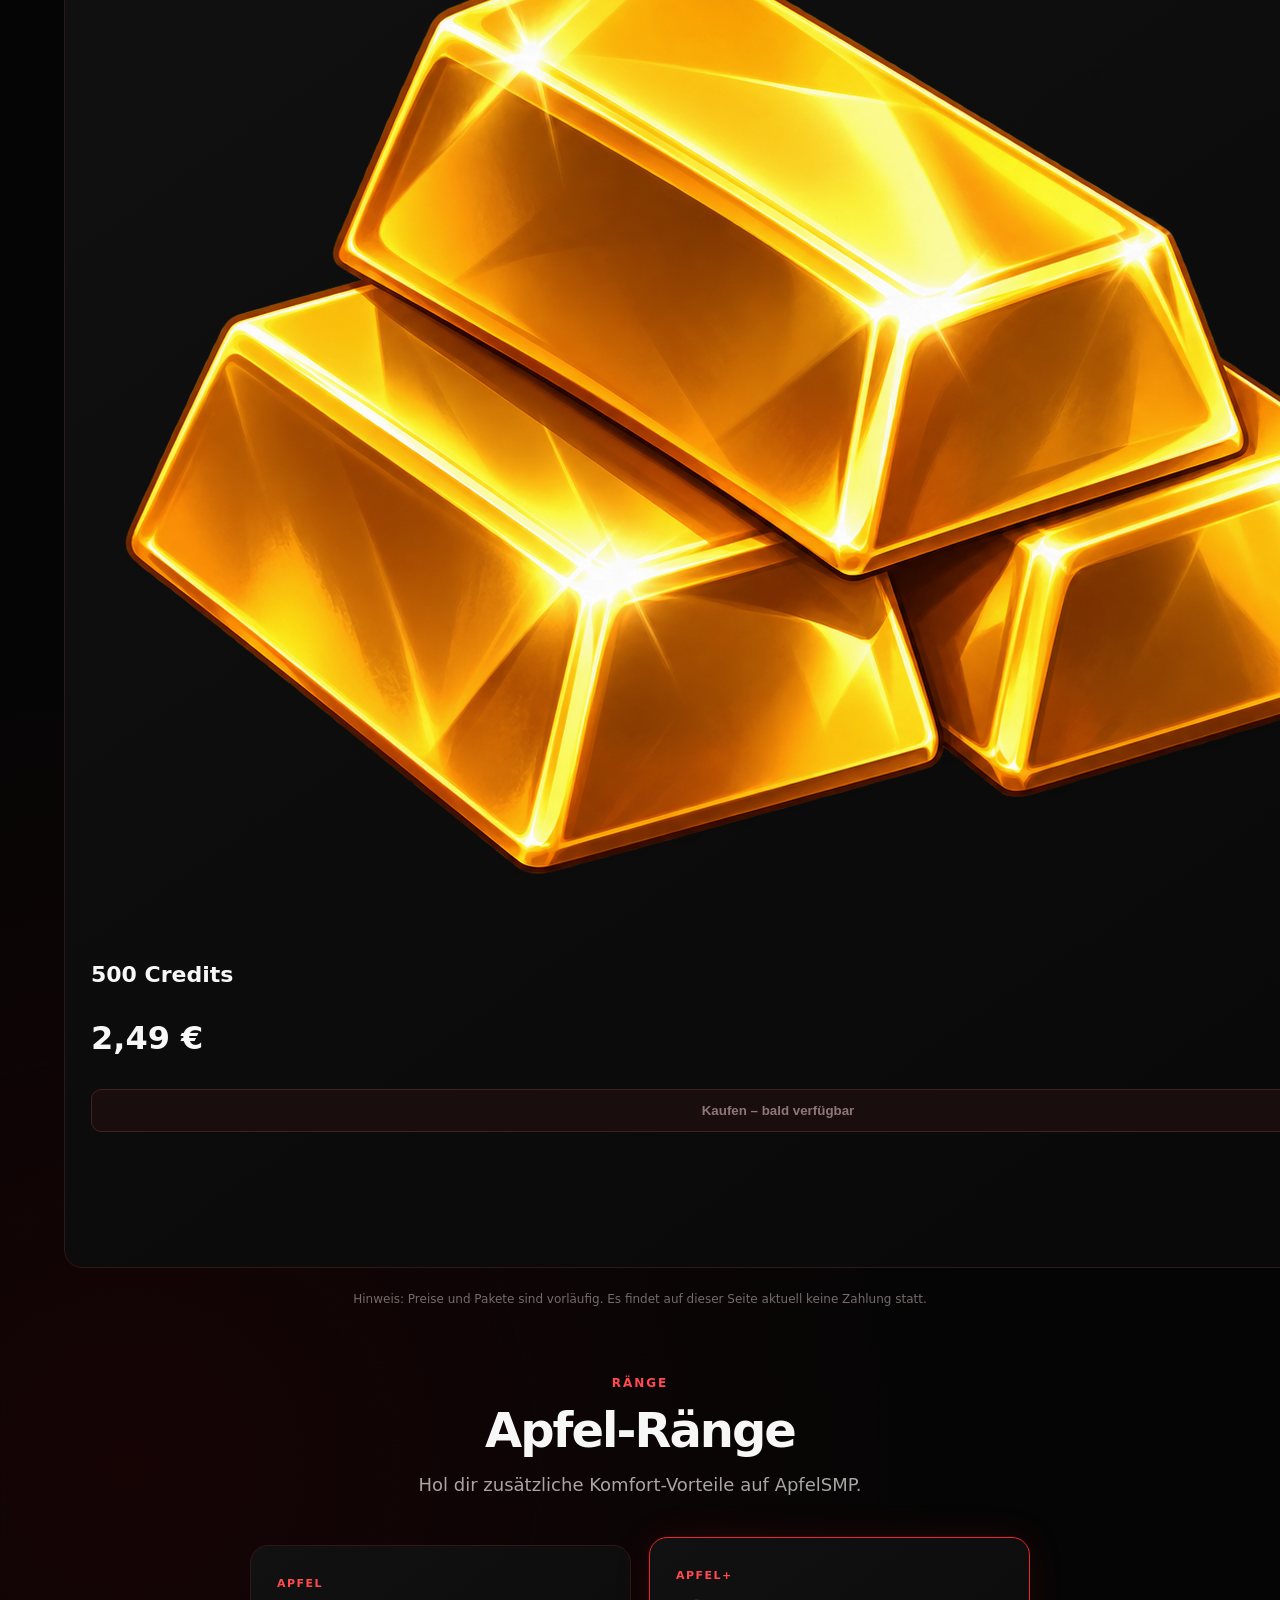
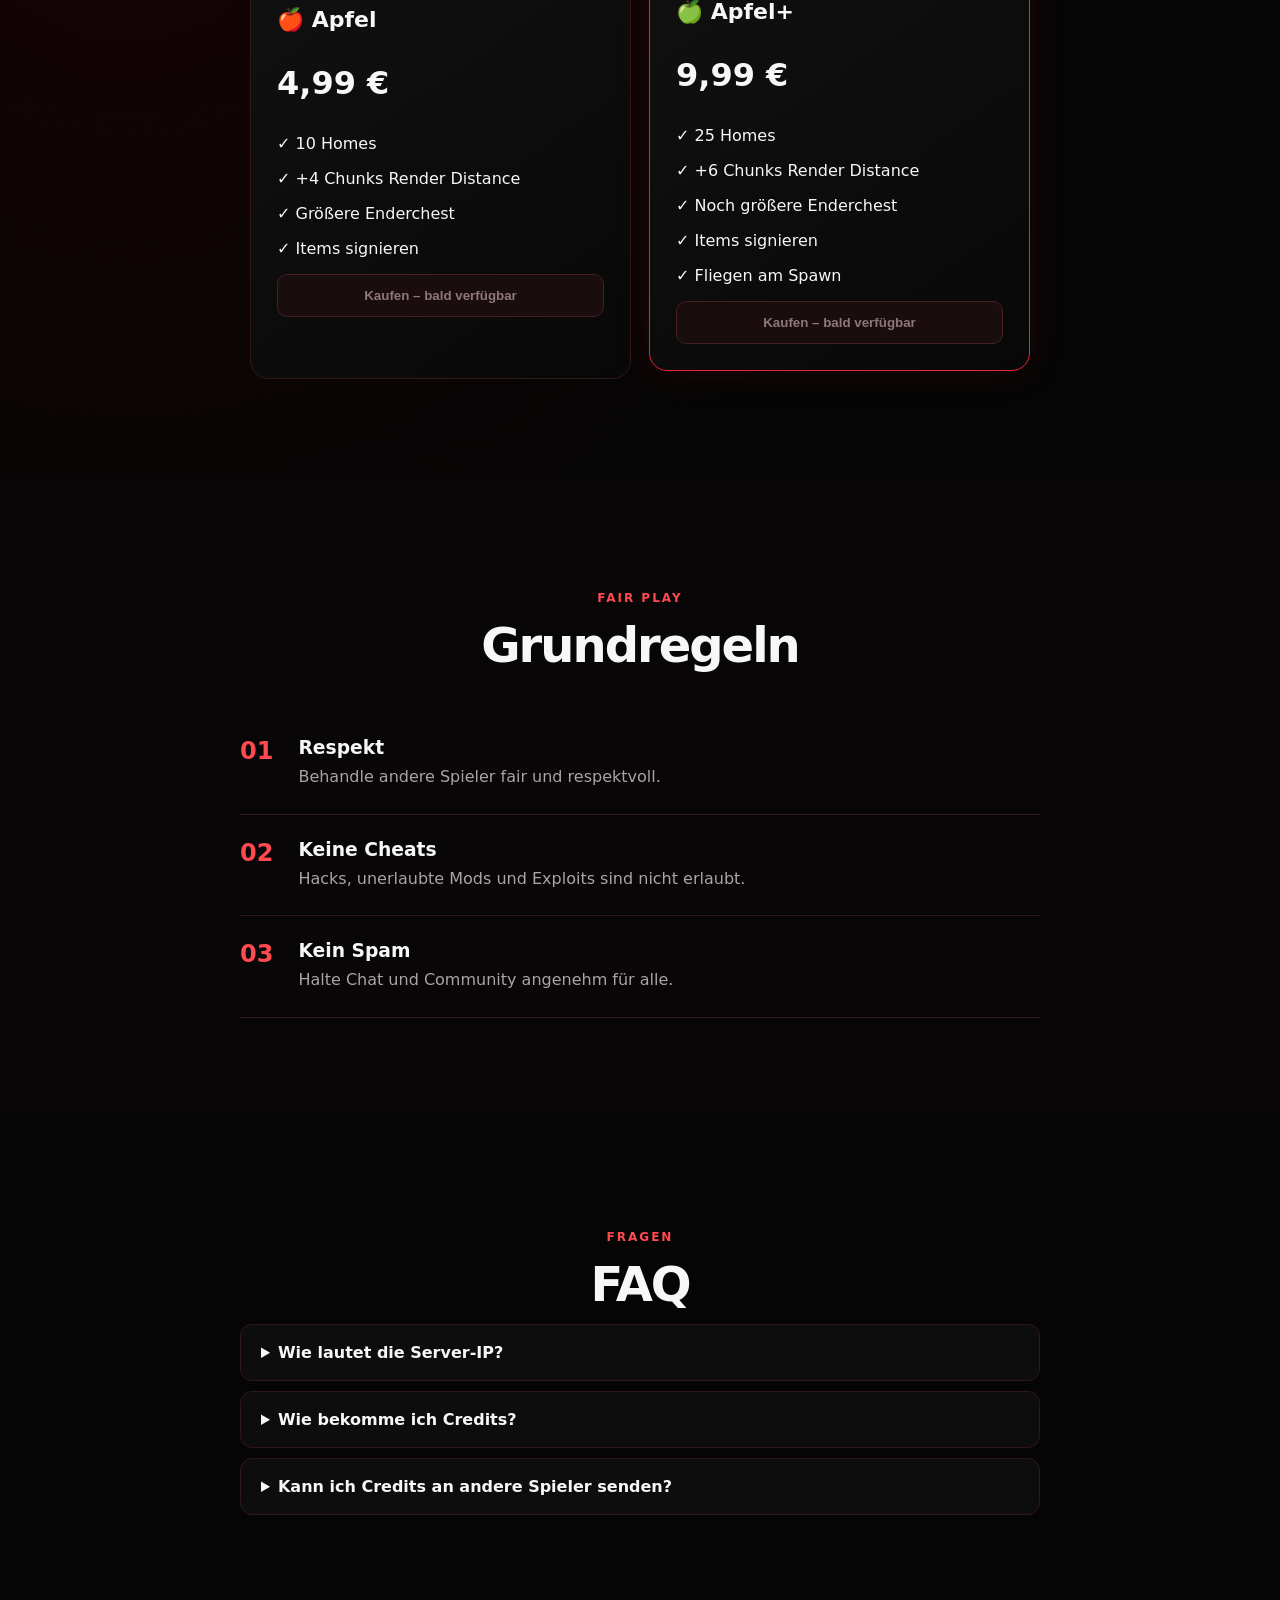
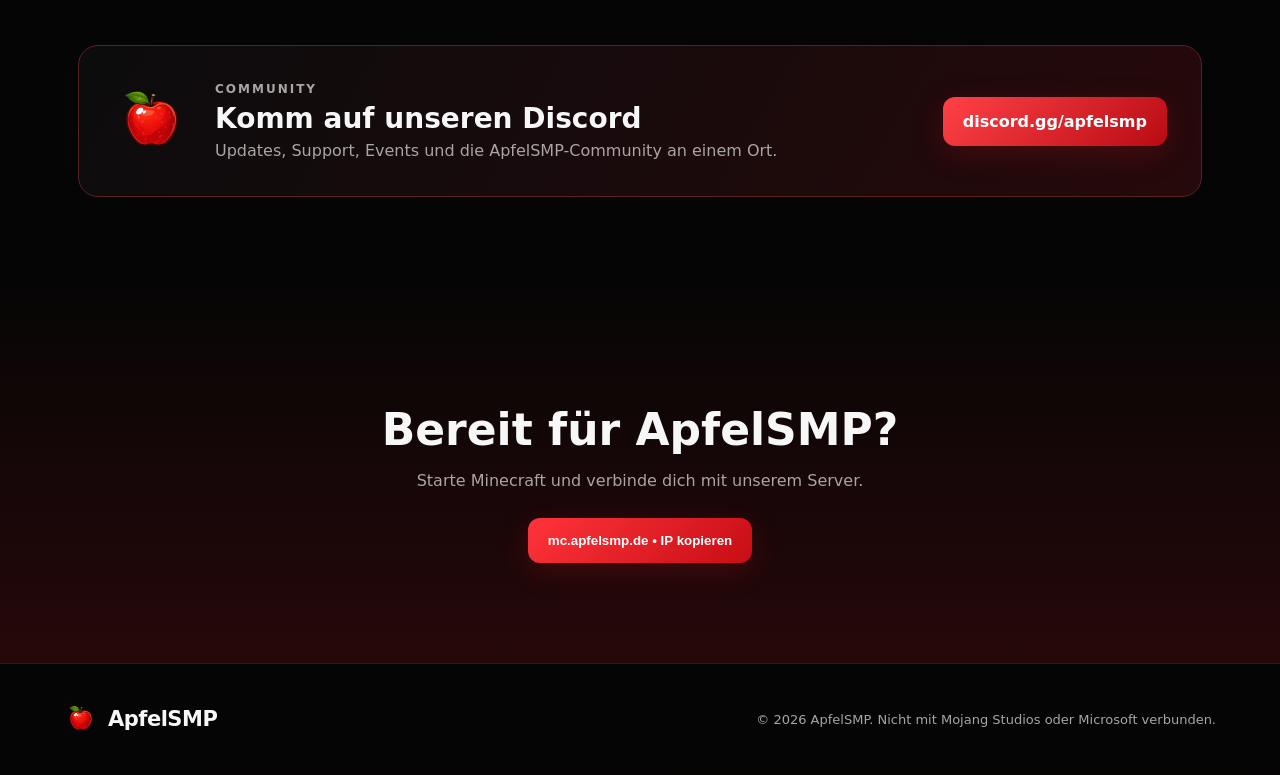
==== commit 966b8b62: "Move credit artwork beside package titles" ====
--- a/index.html
+++ b/index.html
@@ -47,10 +47,10 @@
   <h2>Credits</h2>
   <p class="section-intro">Unterstütze den Server und erhalte Credits für den ApfelSMP-Shop. Die Zahlungsfunktion wird als Nächstes sicher angebunden.</p>
   <div class="products">
-    <article class="product"><span>STARTER</span><div class="credit-art"><img src="assets/500Credits.png" alt="Drei Goldbarren"></div><h3>500 Credits</h3><p class="price">2,49 €</p><button disabled>Kaufen – bald verfügbar</button></article>
-    <article class="product featured"><span>BELIEBT</span><div class="credit-art"><img src="assets/1000Credits.png" alt="Sack mit Gold"></div><h3>1.000 Credits</h3><p class="price">4,49 €</p><button disabled>Kaufen – bald verfügbar</button></article>
-    <article class="product"><span>MEHR</span><div class="credit-art"><img src="assets/2500Credits.png" alt="Schatzkiste mit Gold"></div><h3>2.500 Credits</h3><p class="price">8,99 €</p><button disabled>Kaufen – bald verfügbar</button></article>
-    <article class="product"><span>MAX</span><div class="credit-art"><img src="assets/5000Credits.png" alt="Tresor mit Gold, Diamanten und Smaragden"></div><h3>5.000 Credits</h3><p class="price">14,99 €</p><button disabled>Kaufen – bald verfügbar</button></article>
+    <article class="product"><span>STARTER</span><h3 class="credit-title"><img src="assets/500Credits.png" alt="">500 Credits</h3><p class="price">2,49 €</p><button disabled>Kaufen – bald verfügbar</button></article>
+    <article class="product featured"><span>BELIEBT</span><h3 class="credit-title"><img src="assets/1000Credits.png" alt="">1.000 Credits</h3><p class="price">4,49 €</p><button disabled>Kaufen – bald verfügbar</button></article>
+    <article class="product"><span>MEHR</span><h3 class="credit-title"><img src="assets/2500Credits.png" alt="">2.500 Credits</h3><p class="price">8,99 €</p><button disabled>Kaufen – bald verfügbar</button></article>
+    <article class="product"><span>MAX</span><h3 class="credit-title"><img src="assets/5000Credits.png" alt="">5.000 Credits</h3><p class="price">14,99 €</p><button disabled>Kaufen – bald verfügbar</button></article>
   </div>
   <p class="notice">Hinweis: Preise und Pakete sind vorläufig. Es findet auf dieser Seite aktuell keine Zahlung statt.</p>
 
--- a/style.css
+++ b/style.css
@@ -12,3 +12,7 @@
 @media(max-width:850px){.nav nav{display:none}.hero{grid-template-columns:1fr;padding-top:60px;gap:30px}.hero h1{letter-spacing:-3px}.server-card{max-width:480px}.features,.products{grid-template-columns:1fr 1fr}.product.featured{transform:none}footer{flex-direction:column;gap:12px;text-align:center}}
 @media(max-width:700px){.discord-cta{margin:20px 20px 60px;flex-direction:column;text-align:center}.discord-cta .btn{width:100%}.hero-logo{width:180px}}
 @media(max-width:560px){.nav .btn.small{display:none}.brand img{width:38px;height:38px}.hero h1{font-size:50px}.features,.products{grid-template-columns:1fr}.section{padding:75px 20px}.section>h2{font-size:38px}.btn{width:100%}}
+
+.credit-art{height:190px;display:flex;align-items:center;justify-content:center;margin:10px 0 4px}.credit-art img{display:block;width:100%;height:100%;object-fit:contain;filter:drop-shadow(0 14px 18px #000)}
+@media(max-width:850px){.credit-art{height:220px}}
+@media(max-width:560px){.credit-art{height:210px}}
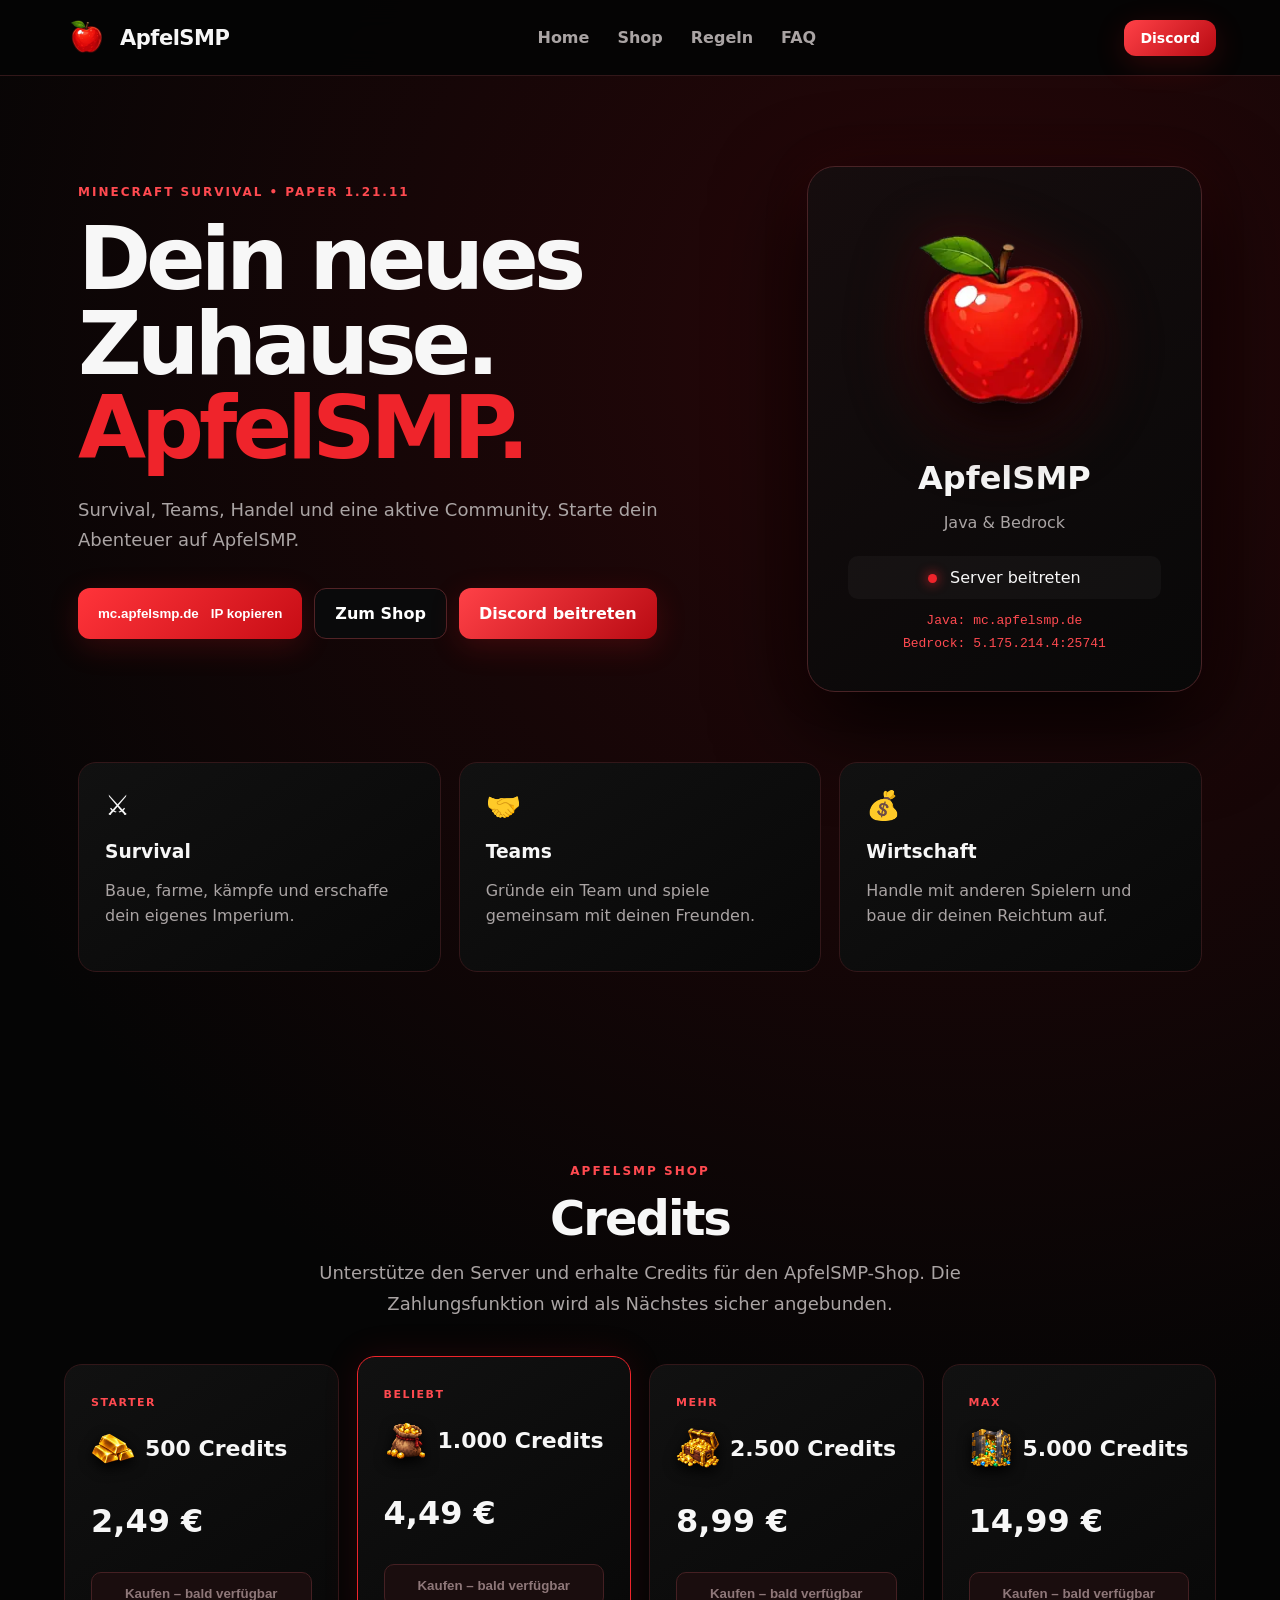
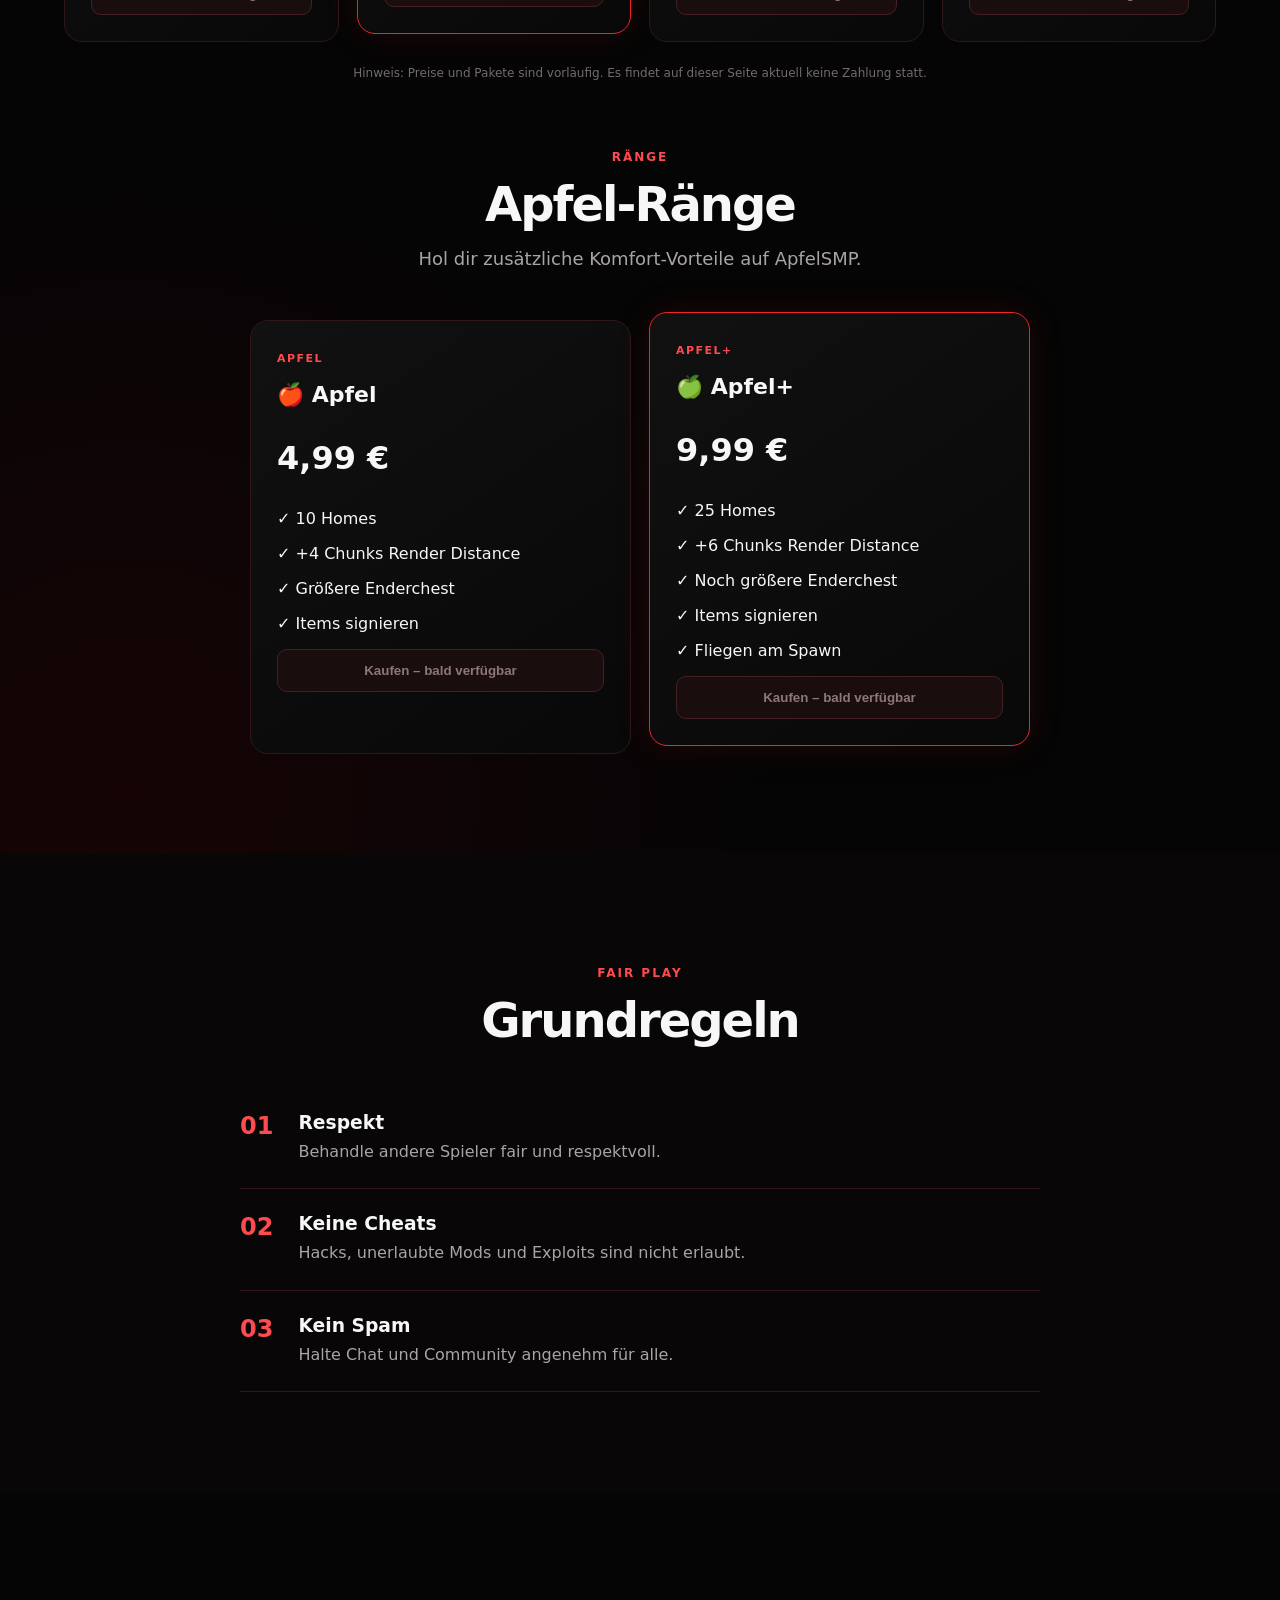
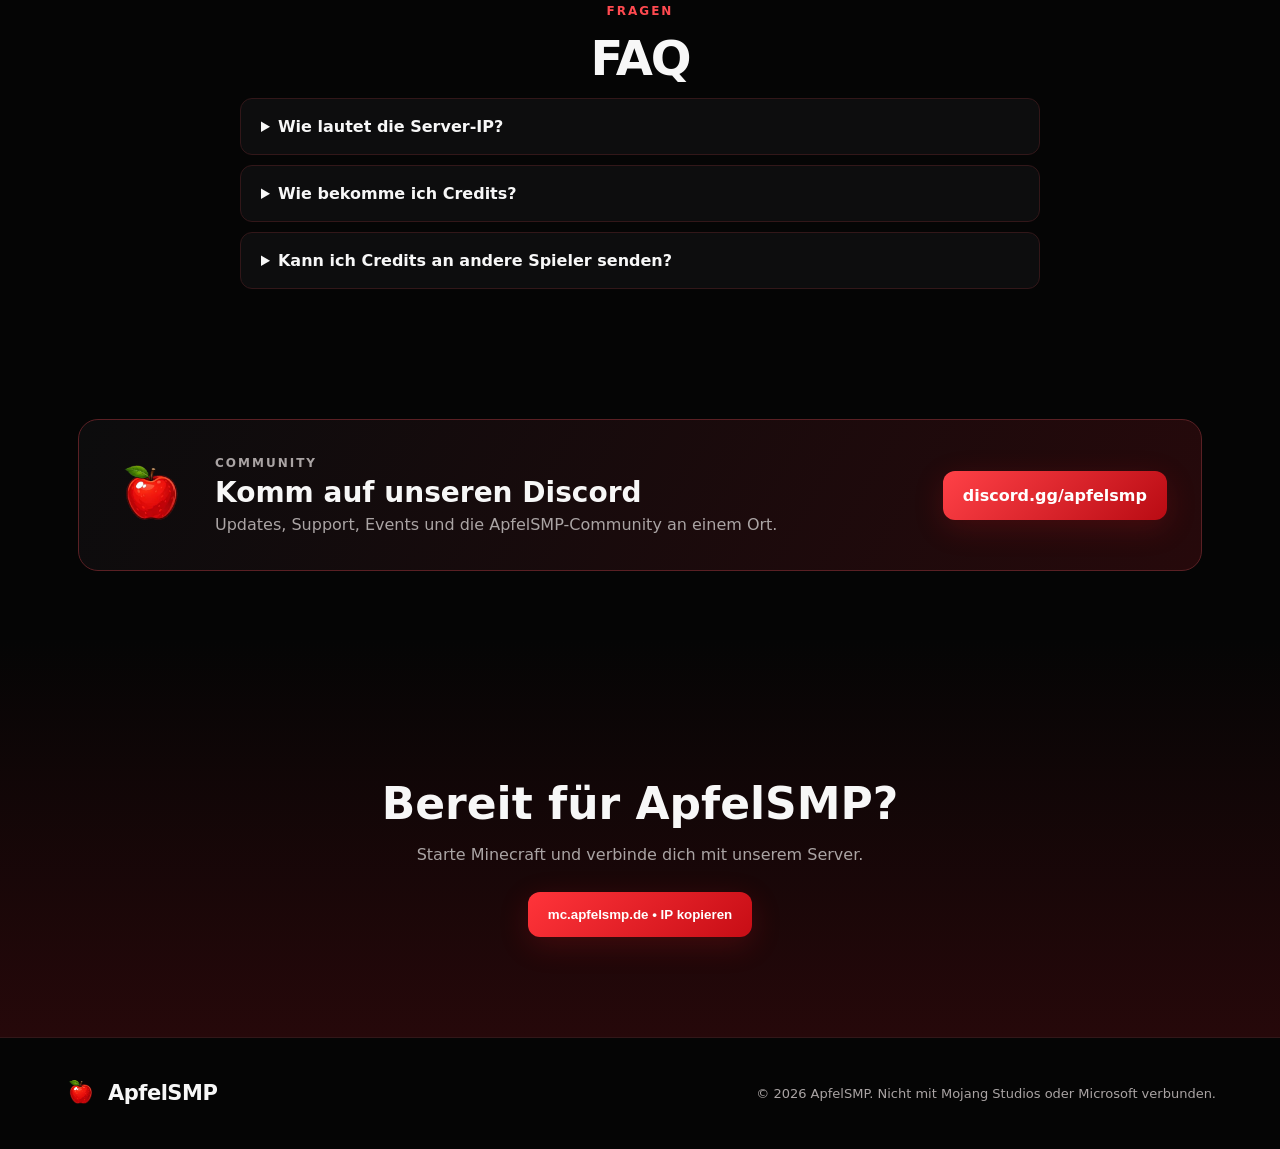
==== commit 08089189: "Add Bedrock server IP and port" ====
--- a/index.html
+++ b/index.html
@@ -32,7 +32,10 @@
     <h2>ApfelSMP</h2>
     <p>Java & Bedrock</p>
     <div class="status"><span></span> Server beitreten</div>
-    <code>mc.apfelsmp.de</code>
+    <div style="display:flex;flex-direction:column;gap:8px;align-items:center">
+      <code>Java: mc.apfelsmp.de</code>
+      <code>Bedrock: 5.175.214.4:25741</code>
+    </div>
   </div>
 </section>
 
--- a/style.css
+++ b/style.css
@@ -13,6 +13,5 @@
 @media(max-width:700px){.discord-cta{margin:20px 20px 60px;flex-direction:column;text-align:center}.discord-cta .btn{width:100%}.hero-logo{width:180px}}
 @media(max-width:560px){.nav .btn.small{display:none}.brand img{width:38px;height:38px}.hero h1{font-size:50px}.features,.products{grid-template-columns:1fr}.section{padding:75px 20px}.section>h2{font-size:38px}.btn{width:100%}}
 
-.credit-art{height:190px;display:flex;align-items:center;justify-content:center;margin:10px 0 4px}.credit-art img{display:block;width:100%;height:100%;object-fit:contain;filter:drop-shadow(0 14px 18px #000)}
-@media(max-width:850px){.credit-art{height:220px}}
-@media(max-width:560px){.credit-art{height:210px}}
+
+.credit-title{display:flex;align-items:center;gap:10px}.credit-title img{width:44px;height:44px;object-fit:contain;flex:0 0 44px;filter:drop-shadow(0 5px 7px #000)}
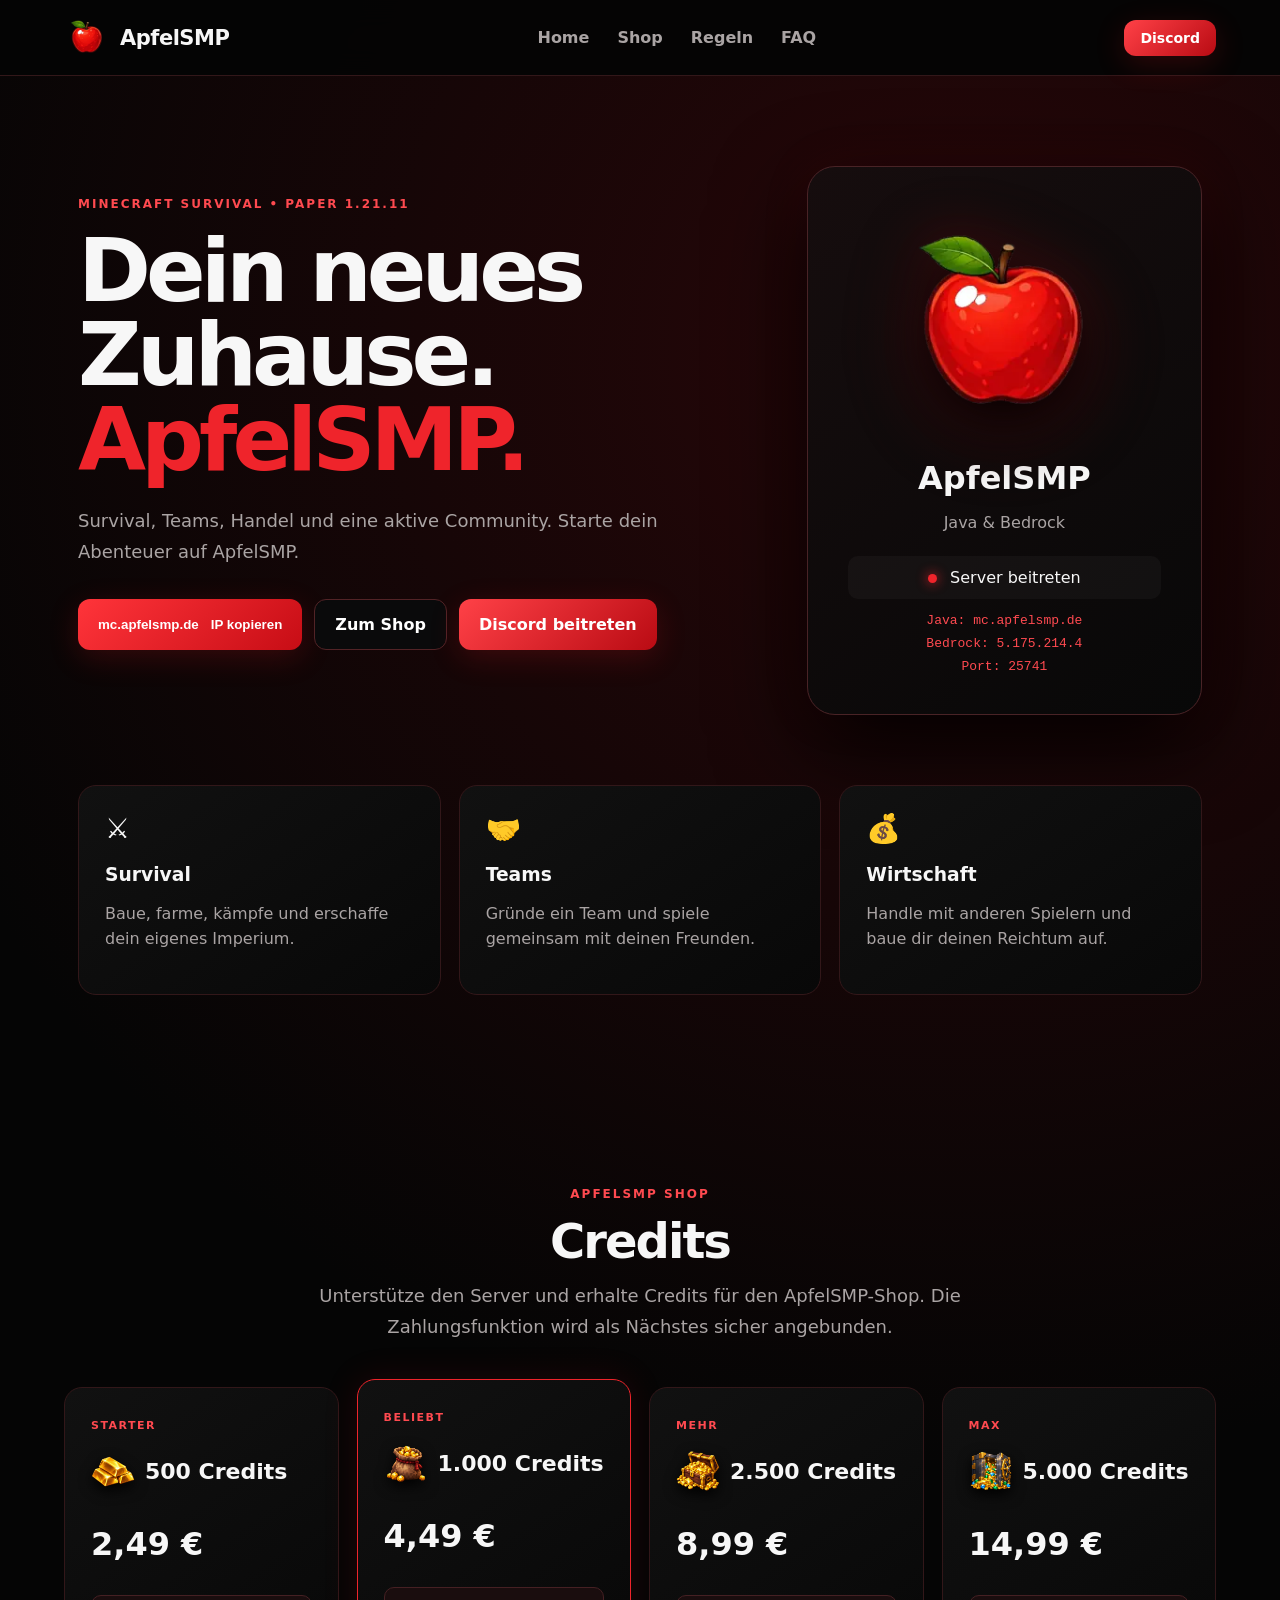
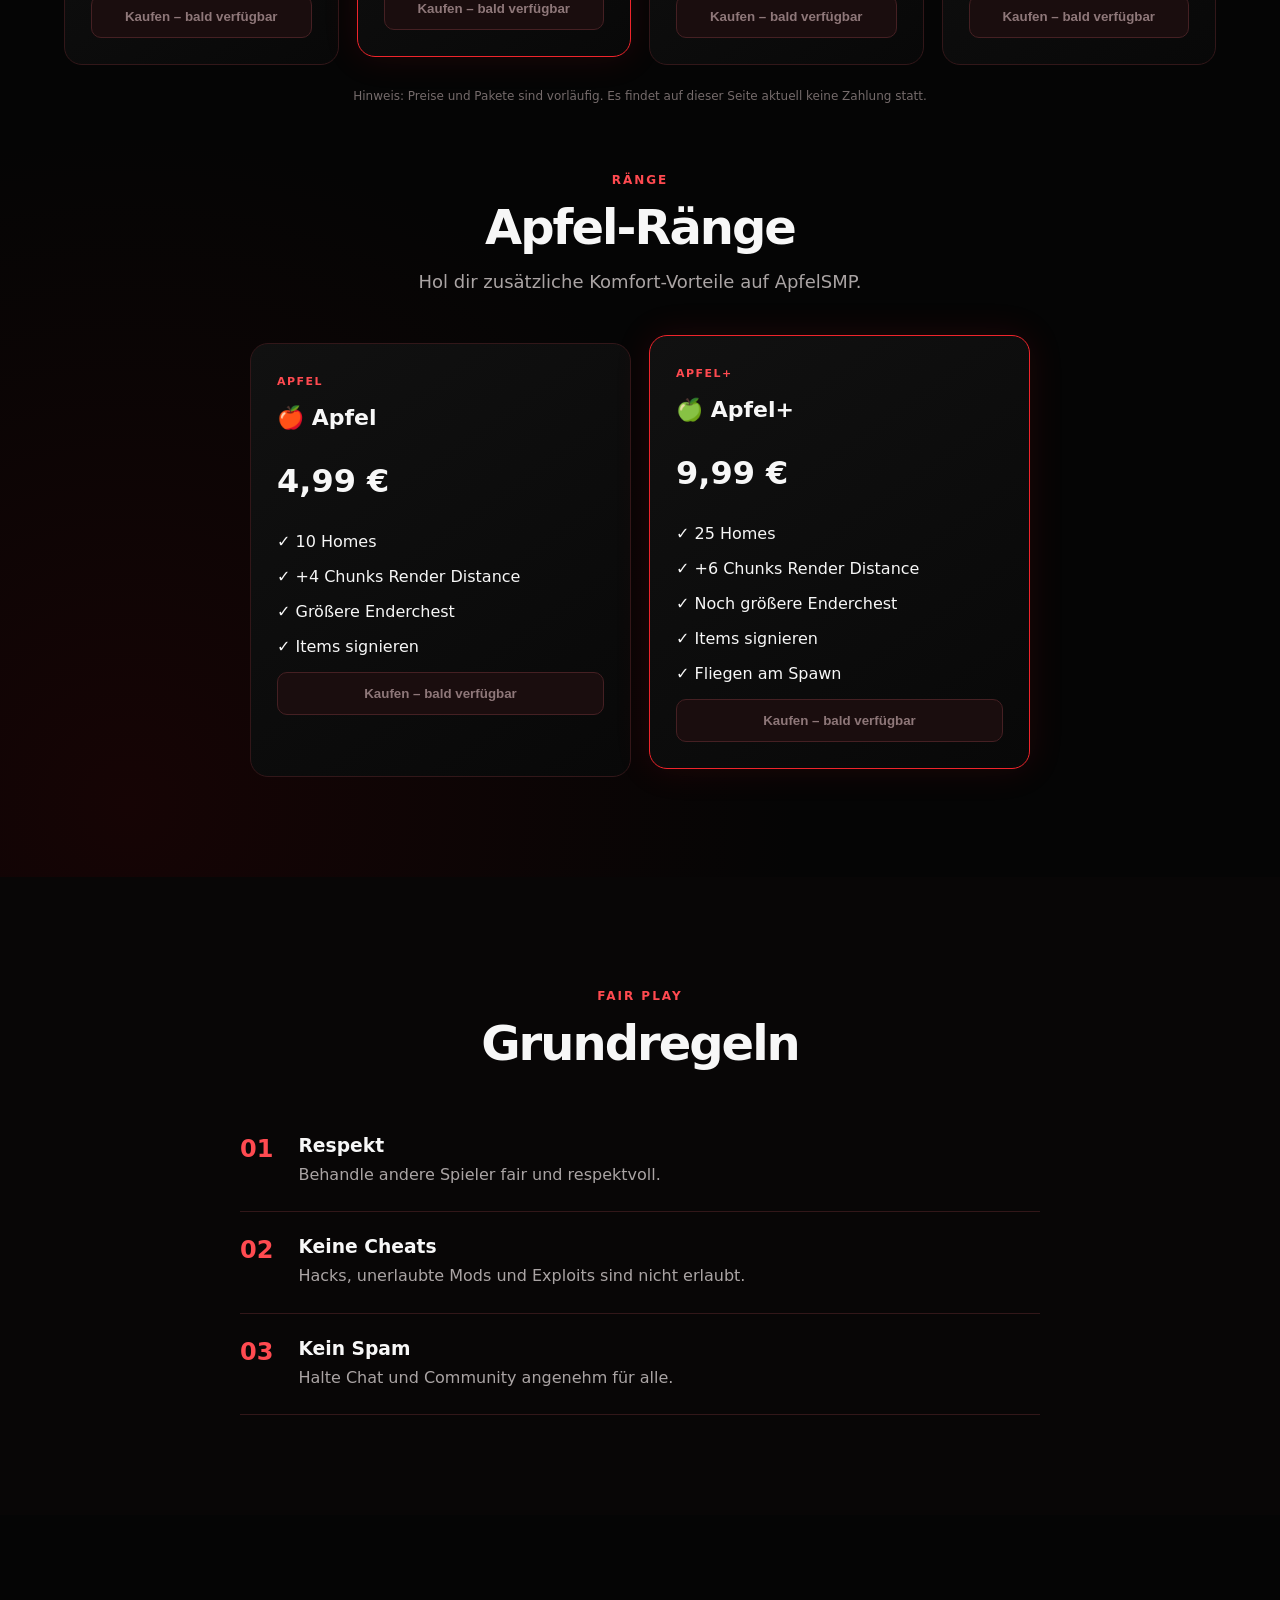
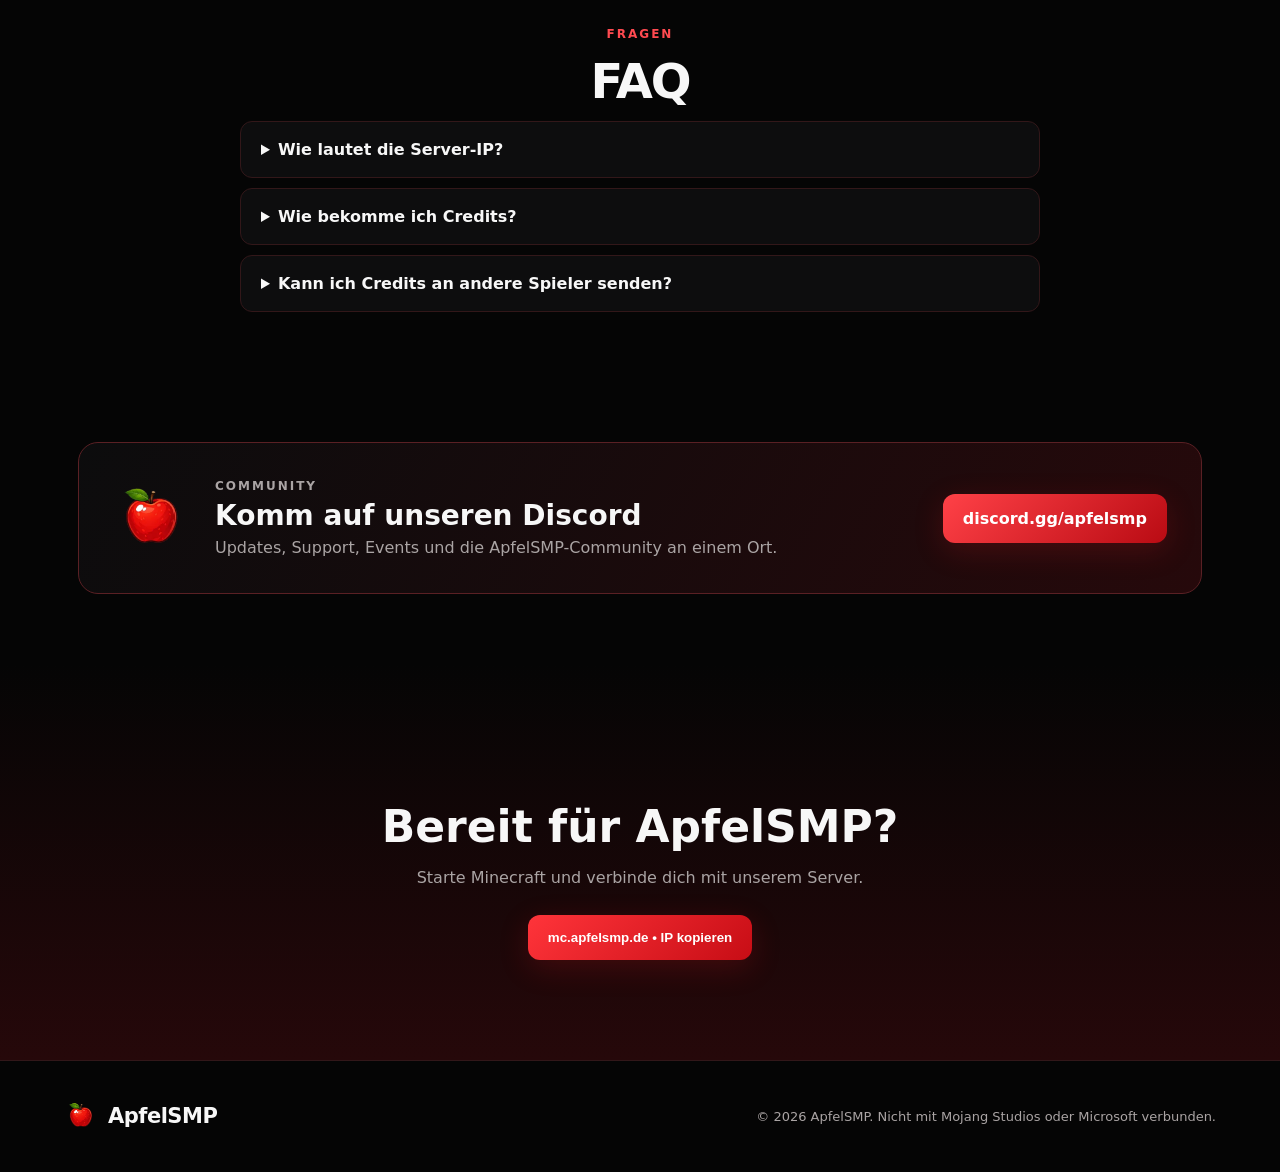
==== commit 13a3b62a: "Separate Bedrock IP and port" ====
--- a/index.html
+++ b/index.html
@@ -34,7 +34,8 @@
     <div class="status"><span></span> Server beitreten</div>
     <div style="display:flex;flex-direction:column;gap:8px;align-items:center">
       <code>Java: mc.apfelsmp.de</code>
-      <code>Bedrock: 5.175.214.4:25741</code>
+      <code>Bedrock: 5.175.214.4</code>
+      <code>Port: 25741</code>
     </div>
   </div>
 </section>
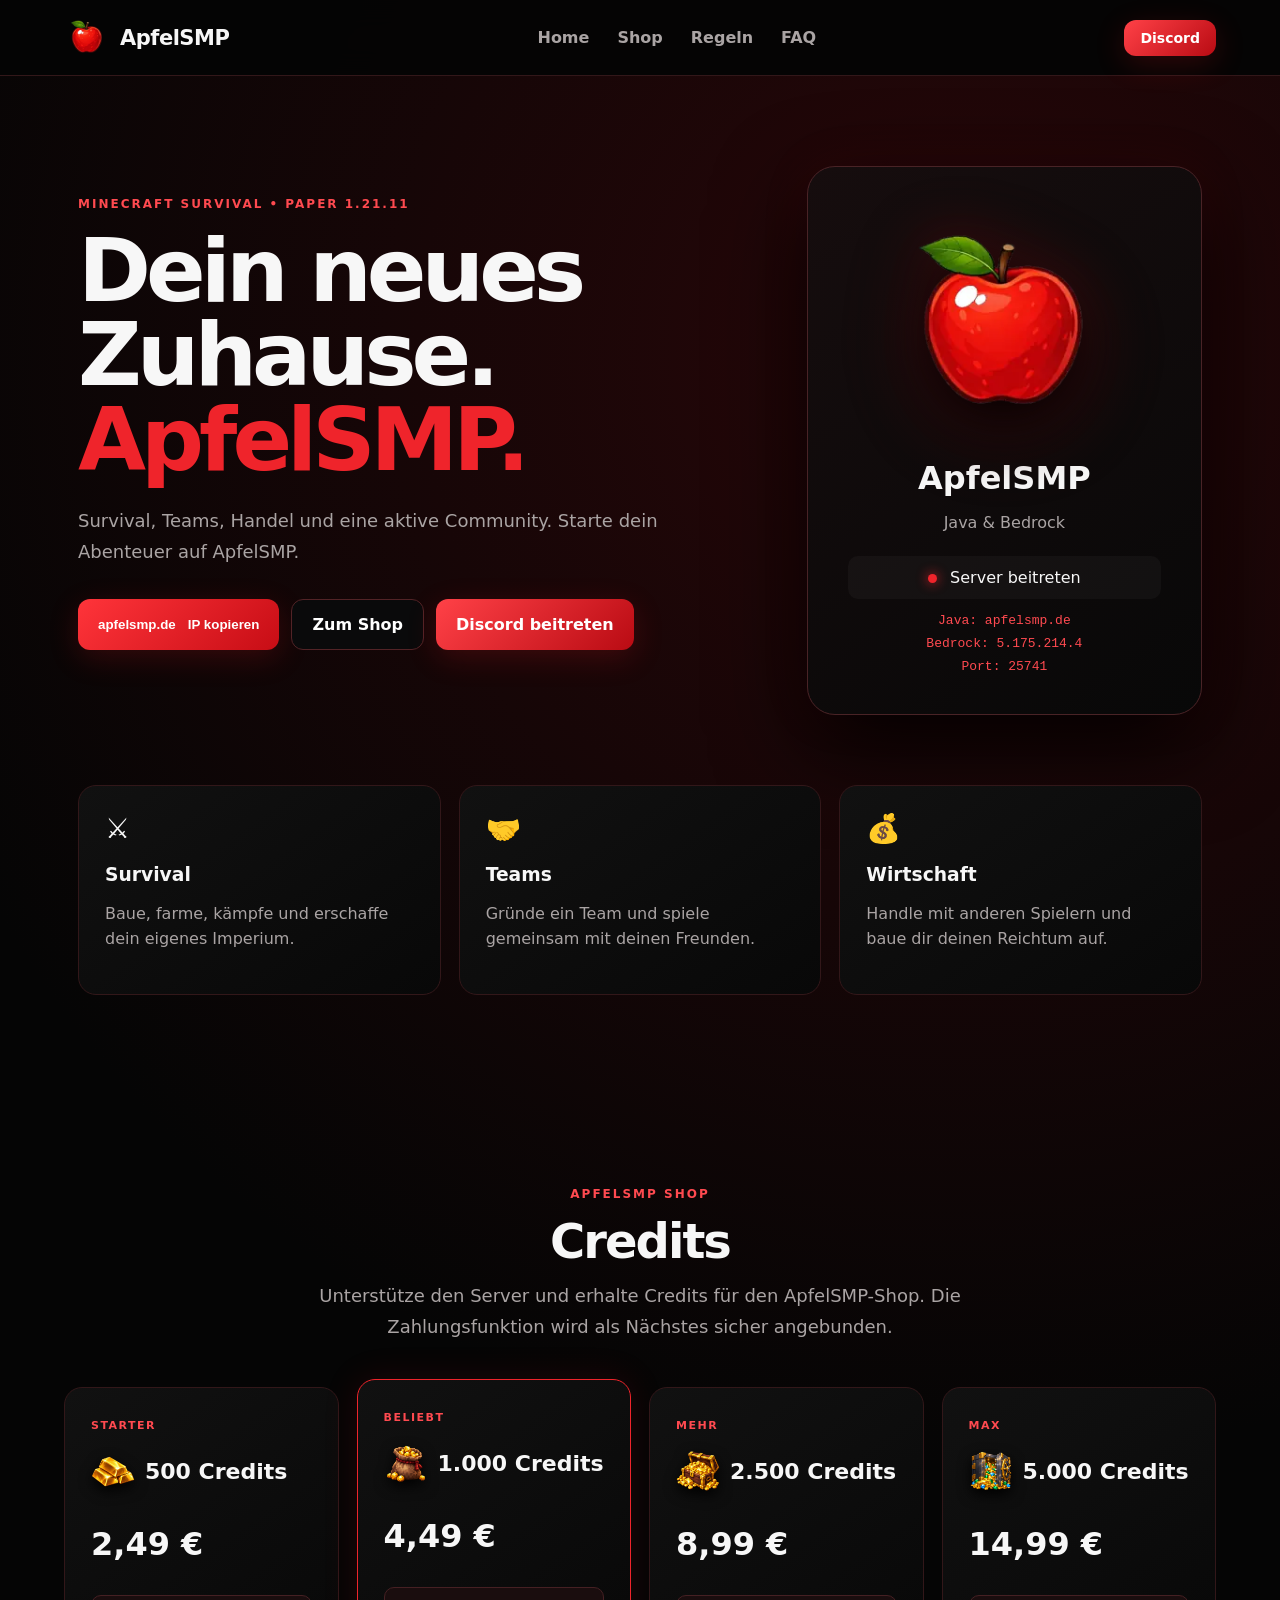
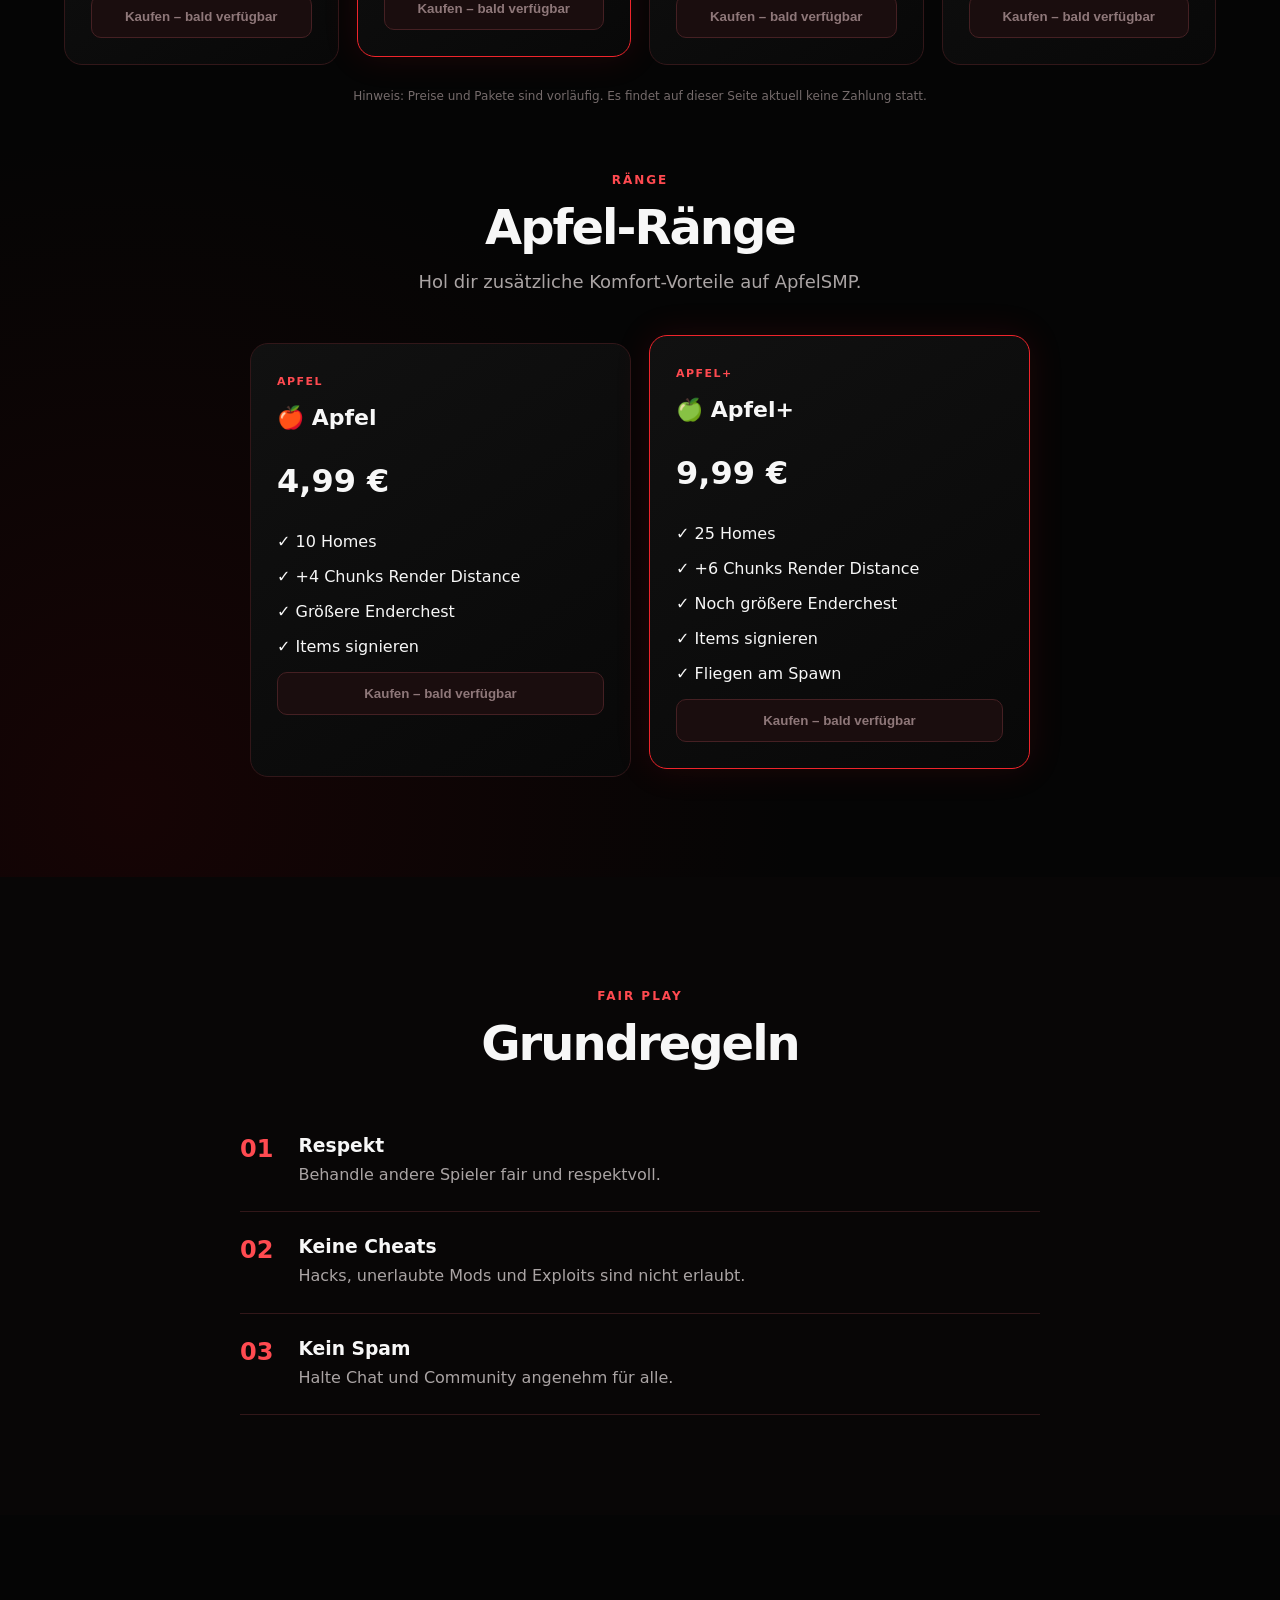
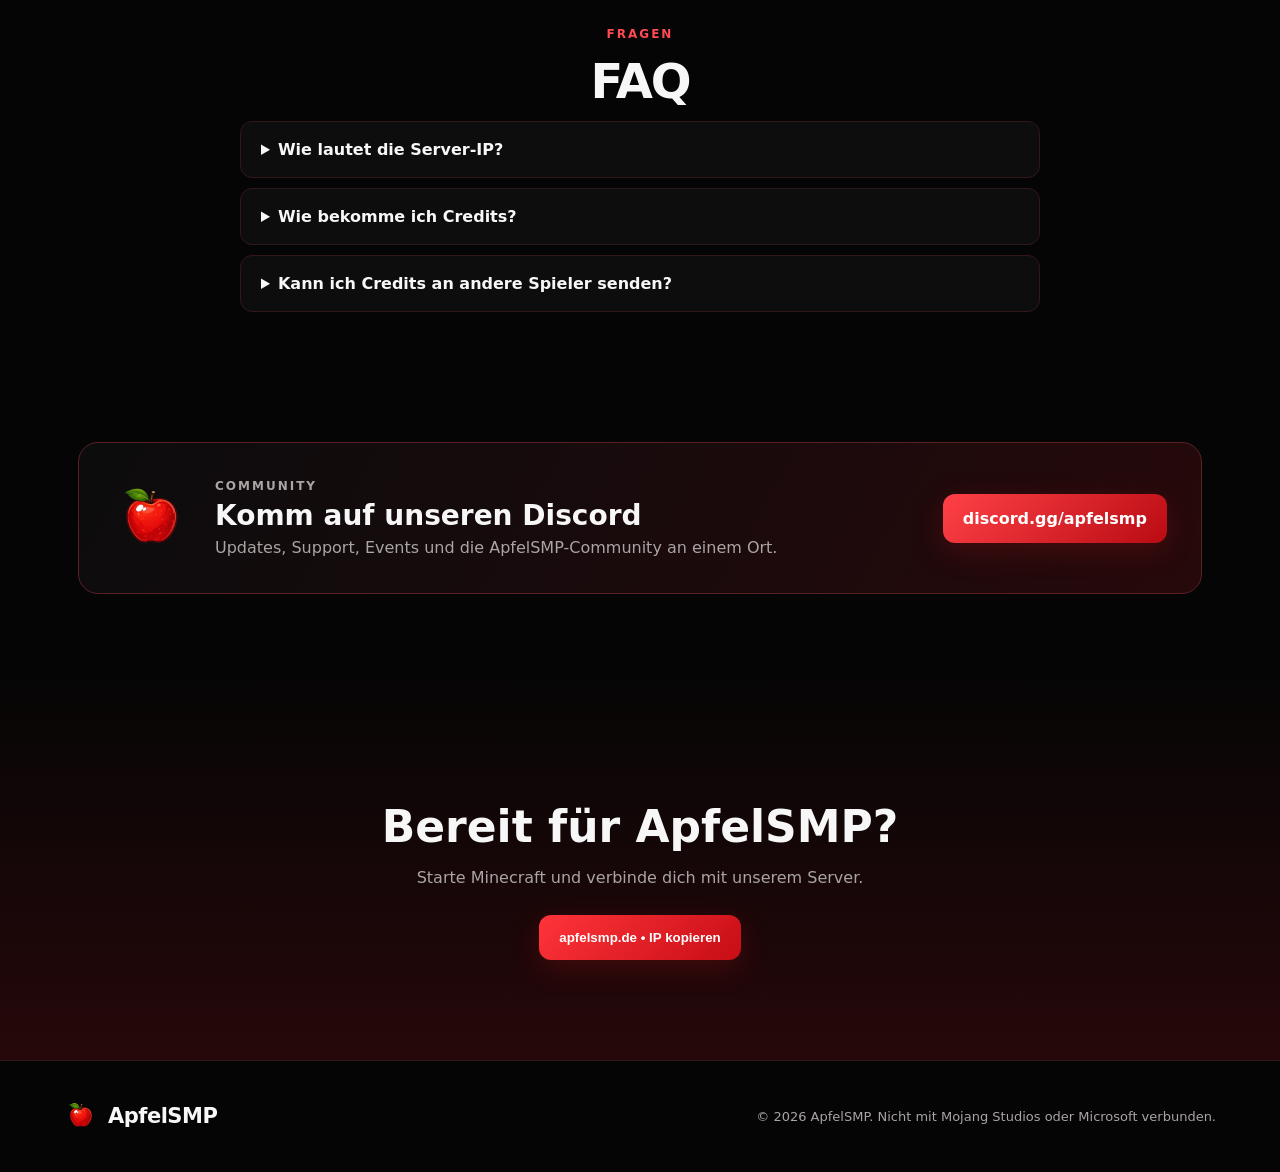
==== commit 1010ad47: "Update website server address to apfelsmp.de" ====
--- a/index.html
+++ b/index.html
@@ -21,7 +21,7 @@
     <h1>Dein neues Zuhause.<br><span>ApfelSMP.</span></h1>
     <p class="lead">Survival, Teams, Handel und eine aktive Community. Starte dein Abenteuer auf ApfelSMP.</p>
     <div class="actions">
-      <button class="btn" id="copyIp">mc.apfelsmp.de <b>IP kopieren</b></button>
+      <button class="btn" id="copyIp">apfelsmp.de <b>IP kopieren</b></button>
       <a class="btn ghost" href="#shop">Zum Shop</a>
       <a class="btn discord-btn" href="https://discord.gg/apfelsmp" target="_blank" rel="noopener">Discord beitreten</a>
     </div>
@@ -33,7 +33,7 @@
     <p>Java & Bedrock</p>
     <div class="status"><span></span> Server beitreten</div>
     <div style="display:flex;flex-direction:column;gap:8px;align-items:center">
-      <code>Java: mc.apfelsmp.de</code>
+      <code>Java: apfelsmp.de</code>
       <code>Bedrock: 5.175.214.4</code>
       <code>Port: 25741</code>
     </div>
@@ -97,13 +97,13 @@
 
 <section class="section" id="faq">
   <p class="eyebrow">FRAGEN</p><h2>FAQ</h2>
-  <details><summary>Wie lautet die Server-IP?</summary><p>Die Java-IP lautet mc.apfelsmp.de.</p></details>
+  <details><summary>Wie lautet die Server-IP?</summary><p>Die Java-IP lautet apfelsmp.de.</p></details>
   <details><summary>Wie bekomme ich Credits?</summary><p>Credits werden künftig über den offiziellen ApfelSMP-Shop erhältlich sein.</p></details>
   <details><summary>Kann ich Credits an andere Spieler senden?</summary><p>Nein. Credits sind an deinen Account gebunden und können nicht an andere Spieler überwiesen werden.</p></details>
 </section>
 
 <section class="discord-cta"><img src="assets/apfelsmp-logo.webp" alt=""><div><p class="eyebrow">COMMUNITY</p><h2>Komm auf unseren Discord</h2><p>Updates, Support, Events und die ApfelSMP-Community an einem Ort.</p></div><a class="btn discord-btn" href="https://discord.gg/apfelsmp" target="_blank" rel="noopener">discord.gg/apfelsmp</a></section>
-<section class="cta" id="spielen"><h2>Bereit für ApfelSMP?</h2><p>Starte Minecraft und verbinde dich mit unserem Server.</p><button class="btn" id="copyIp2">mc.apfelsmp.de • IP kopieren</button></section>
+<section class="cta" id="spielen"><h2>Bereit für ApfelSMP?</h2><p>Starte Minecraft und verbinde dich mit unserem Server.</p><button class="btn" id="copyIp2">apfelsmp.de • IP kopieren</button></section>
 </main>
 
 <footer><div class="brand"><img src="assets/apfelsmp-logo.webp" alt="ApfelSMP Logo"> <span>ApfelSMP</span></div><p>© <span id="year"></span> ApfelSMP. Nicht mit Mojang Studios oder Microsoft verbunden.</p></footer>
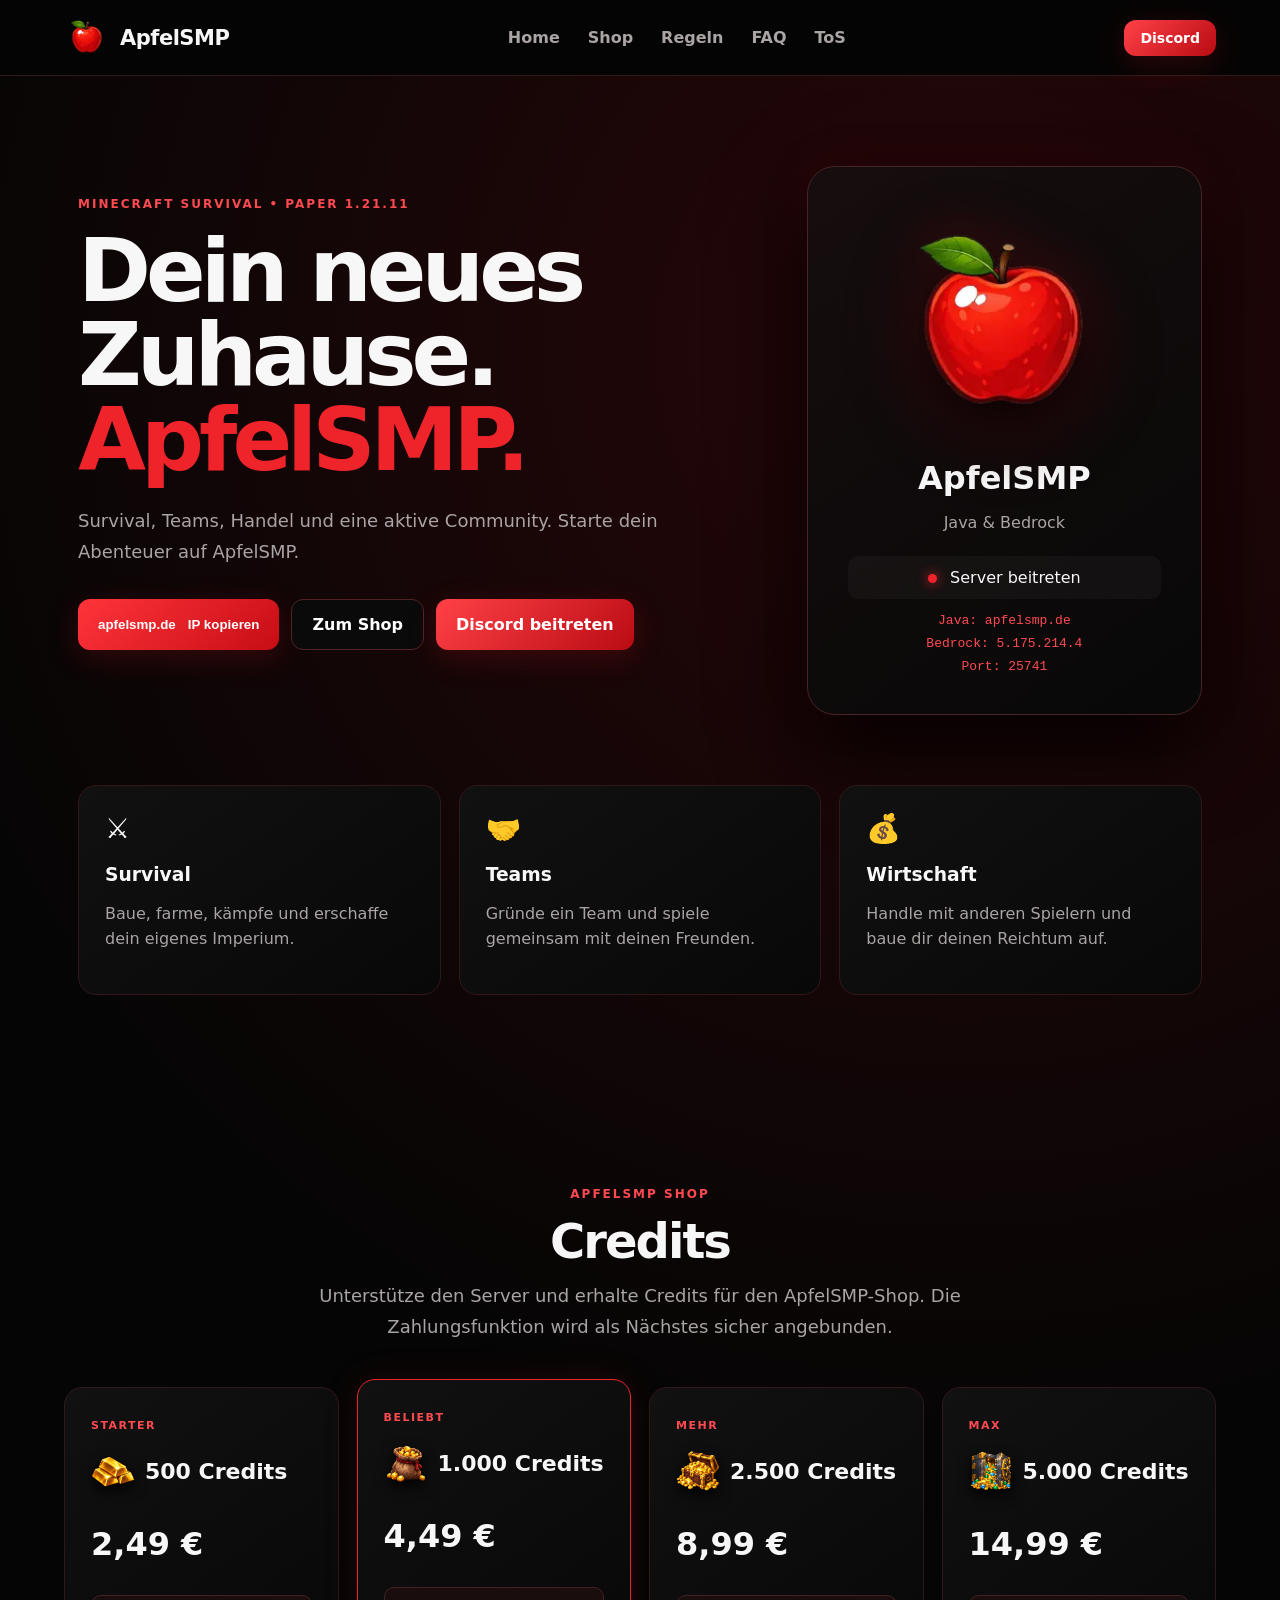
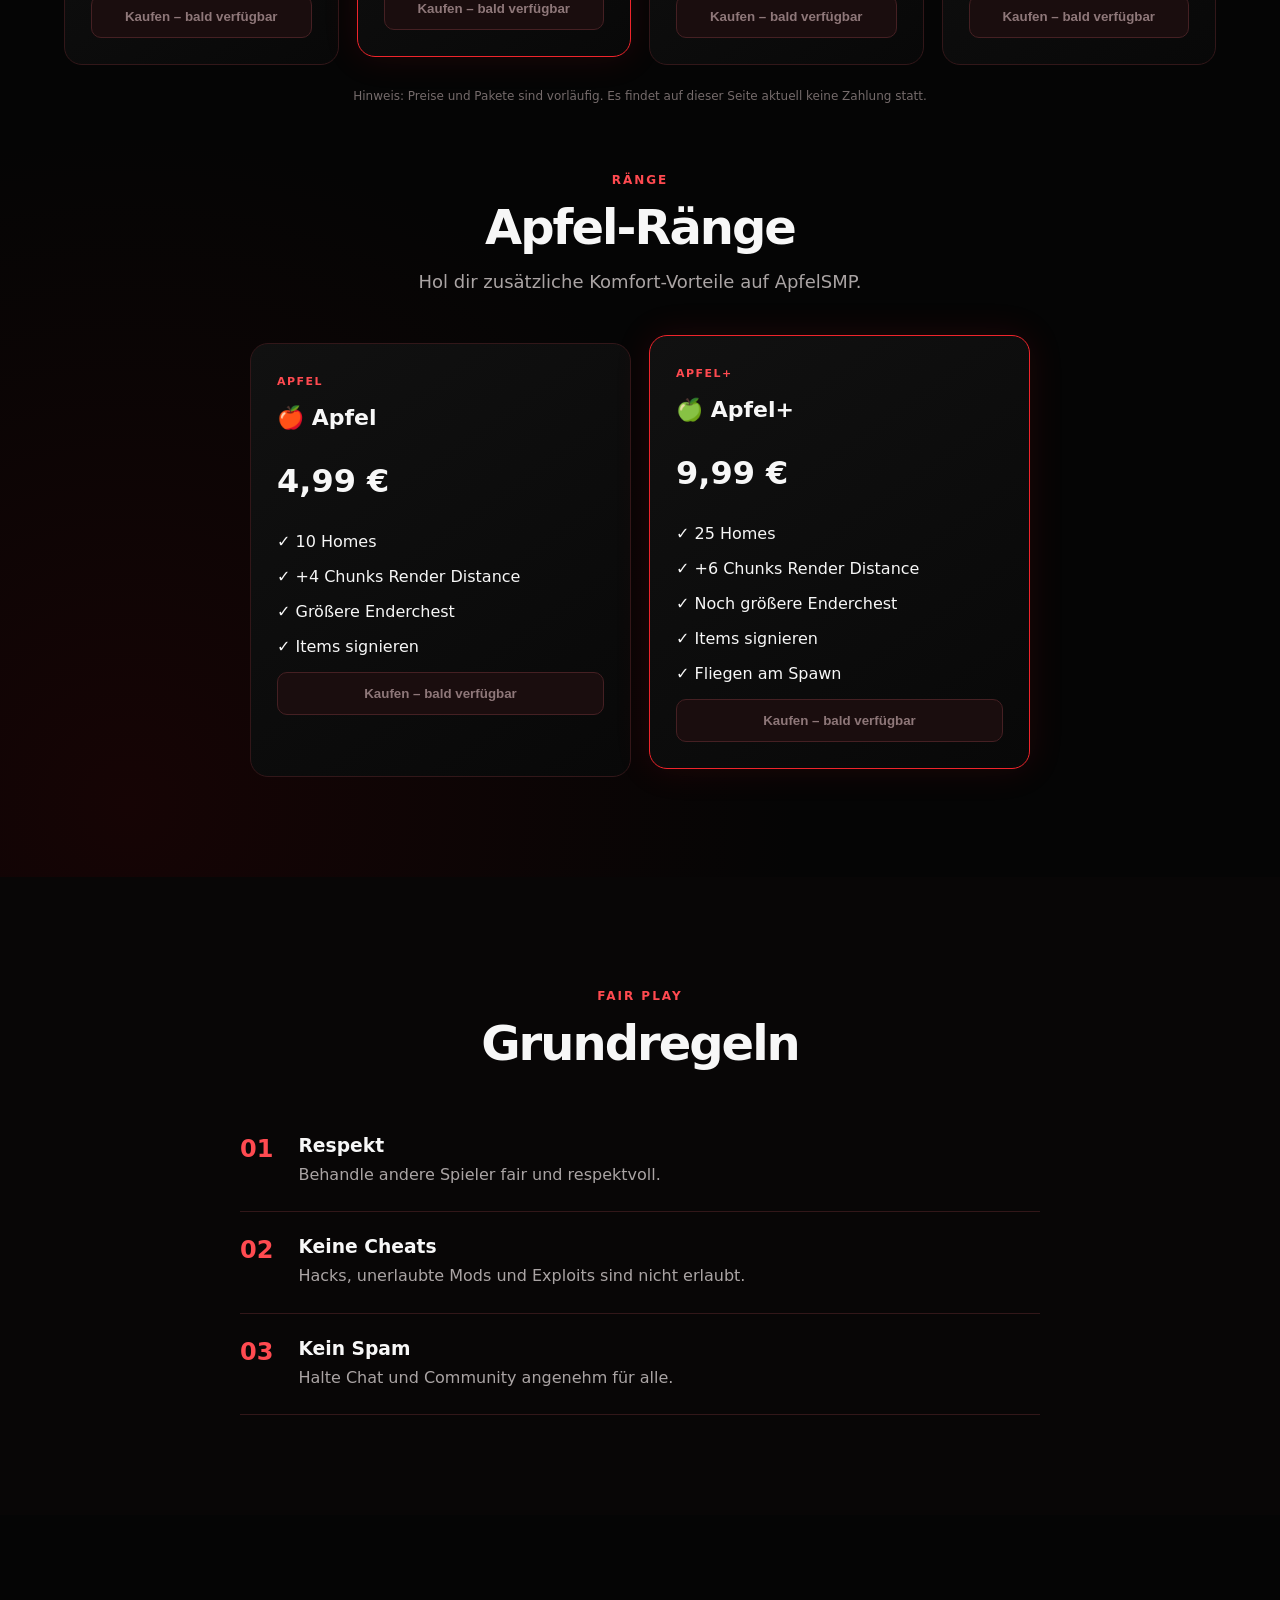
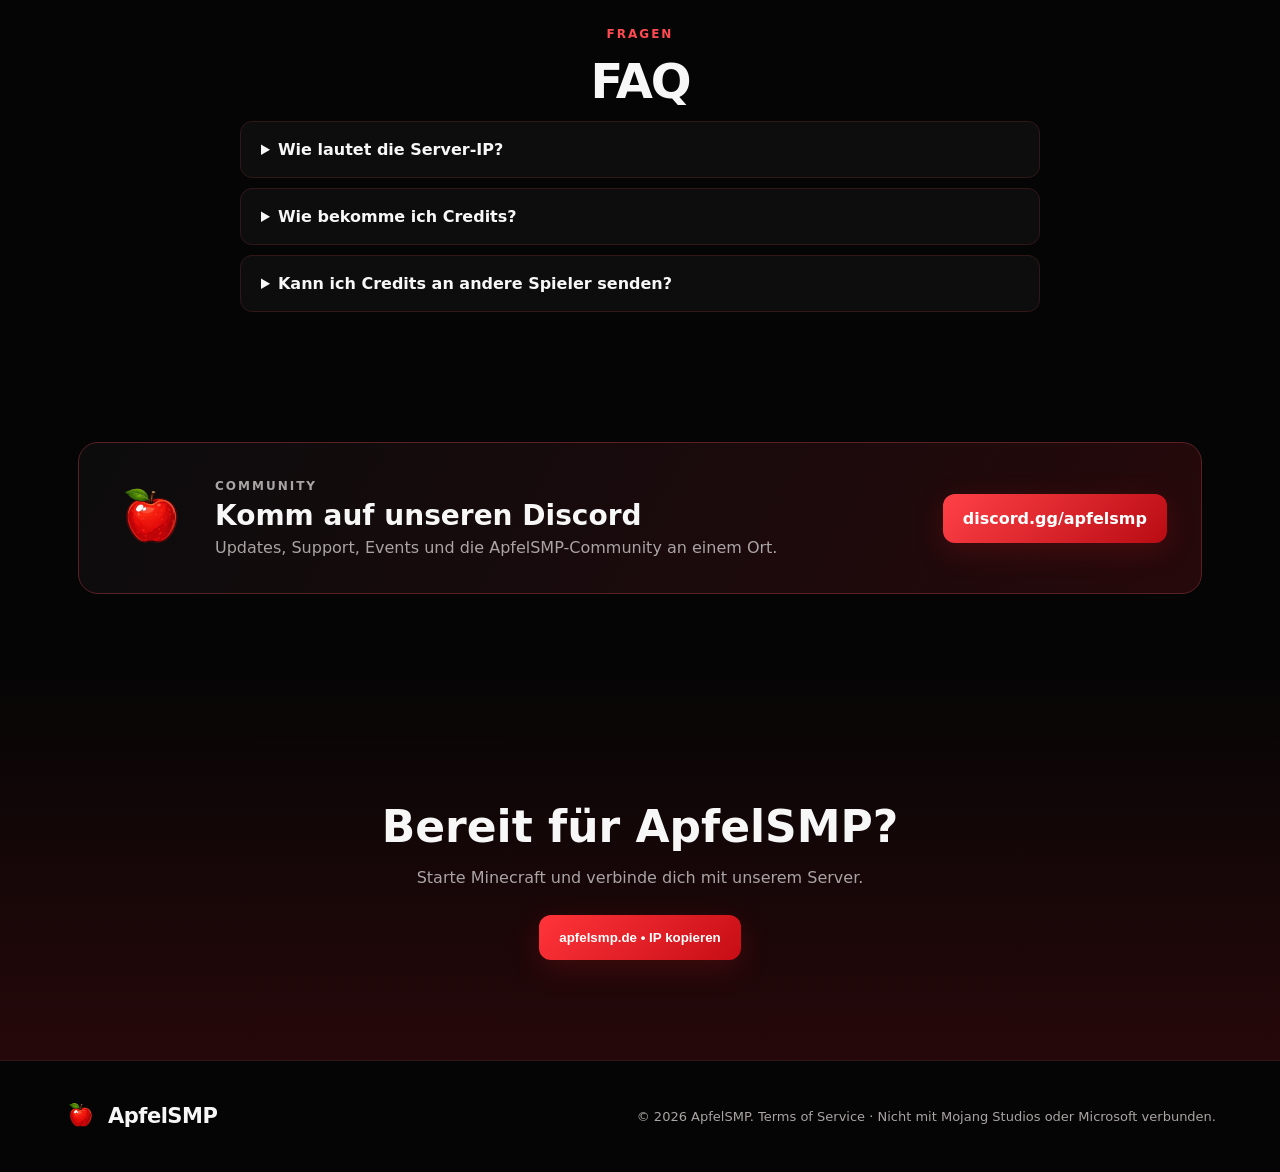
==== commit 9ac00c98: "Add ToS link to navigation and footer" ====
--- a/index.html
+++ b/index.html
@@ -10,7 +10,7 @@
 <body>
 <header class="nav">
   <a class="brand" href="#home"><img src="assets/apfelsmp-logo.webp" alt="ApfelSMP Logo"> <span>ApfelSMP</span></a>
-  <nav><a href="#home">Home</a><a href="#shop">Shop</a><a href="#regeln">Regeln</a><a href="#faq">FAQ</a></nav>
+  <nav><a href="#home">Home</a><a href="#shop">Shop</a><a href="#regeln">Regeln</a><a href="#faq">FAQ</a><a href="tos.html">ToS</a></nav>
   <a class="btn small discord-btn" href="https://discord.gg/apfelsmp" target="_blank" rel="noopener">Discord</a>
 </header>
 
@@ -106,7 +106,7 @@
 <section class="cta" id="spielen"><h2>Bereit für ApfelSMP?</h2><p>Starte Minecraft und verbinde dich mit unserem Server.</p><button class="btn" id="copyIp2">apfelsmp.de • IP kopieren</button></section>
 </main>
 
-<footer><div class="brand"><img src="assets/apfelsmp-logo.webp" alt="ApfelSMP Logo"> <span>ApfelSMP</span></div><p>© <span id="year"></span> ApfelSMP. Nicht mit Mojang Studios oder Microsoft verbunden.</p></footer>
+<footer><div class="brand"><img src="assets/apfelsmp-logo.webp" alt="ApfelSMP Logo"> <span>ApfelSMP</span></div><p>© <span id="year"></span> ApfelSMP. <a href="tos.html">Terms of Service</a> · Nicht mit Mojang Studios oder Microsoft verbunden.</p></footer>
 <script src="script.js"></script>
 </body>
 </html>
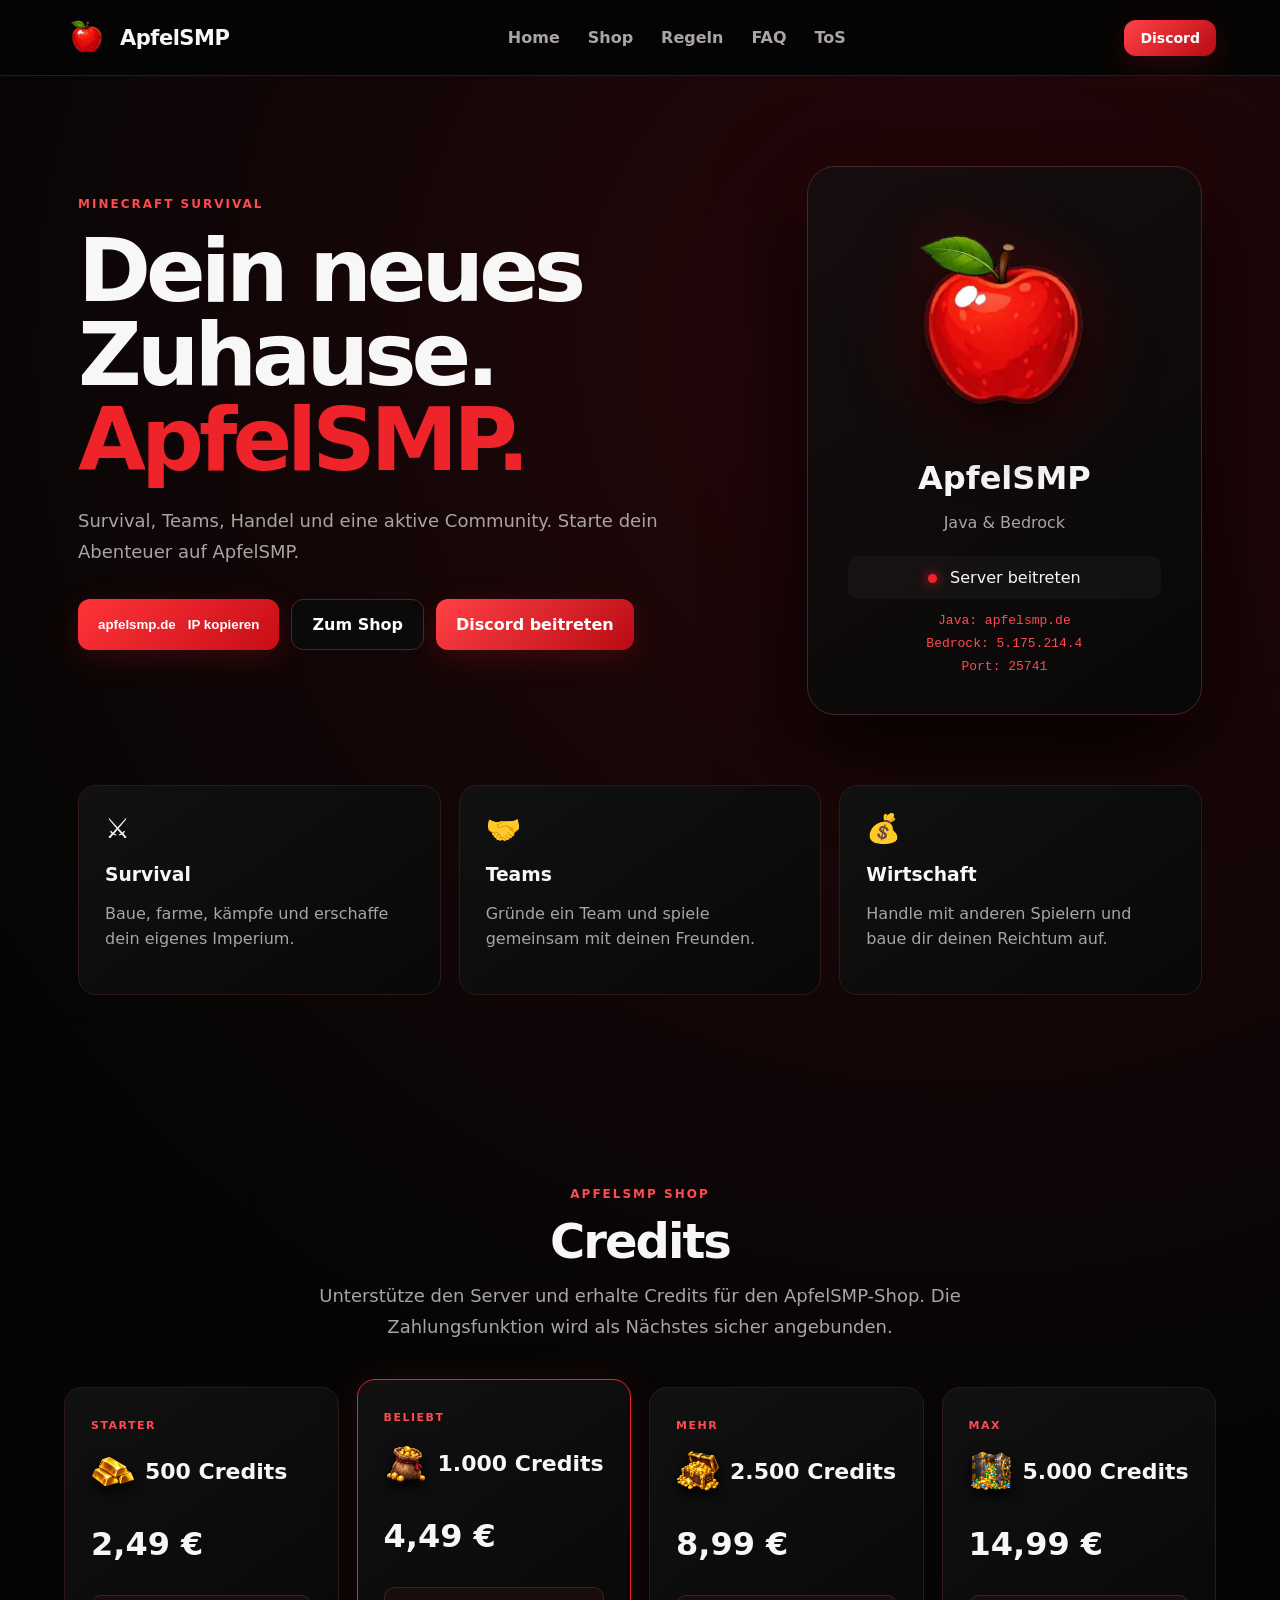
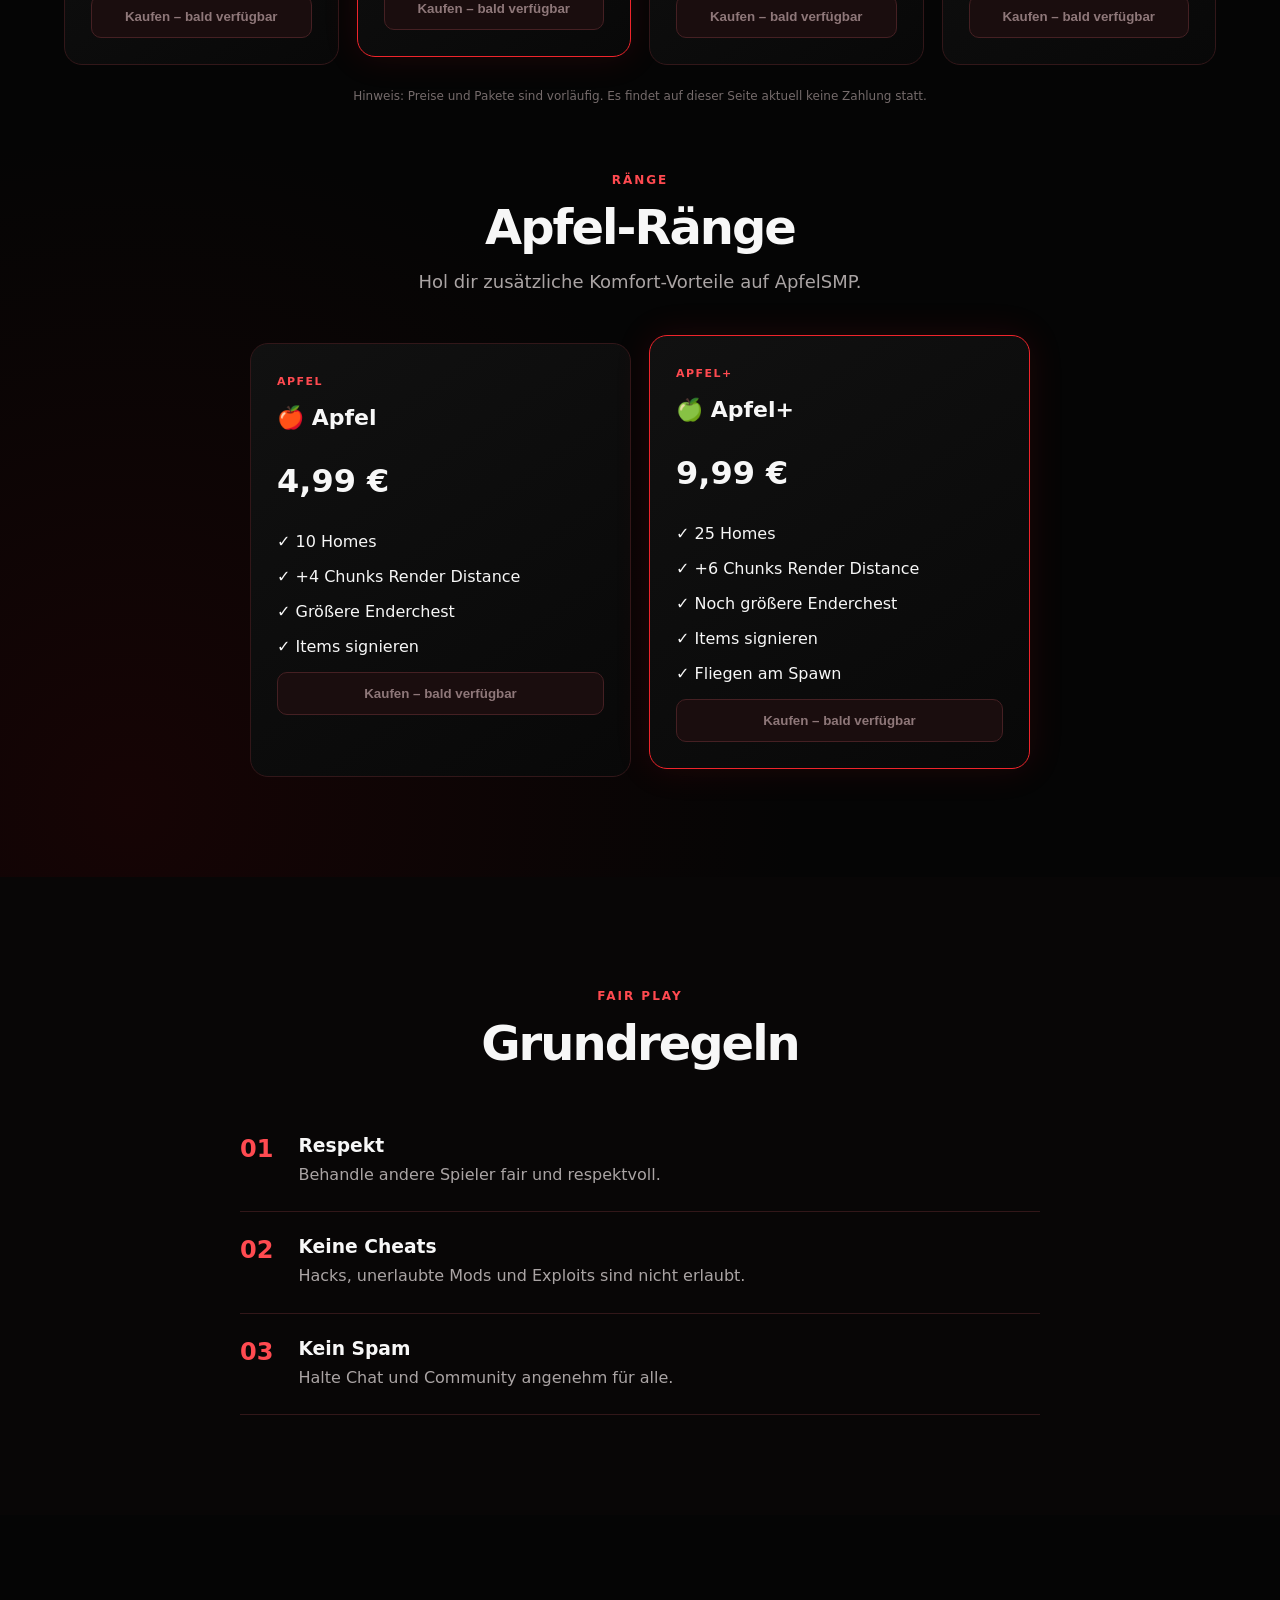
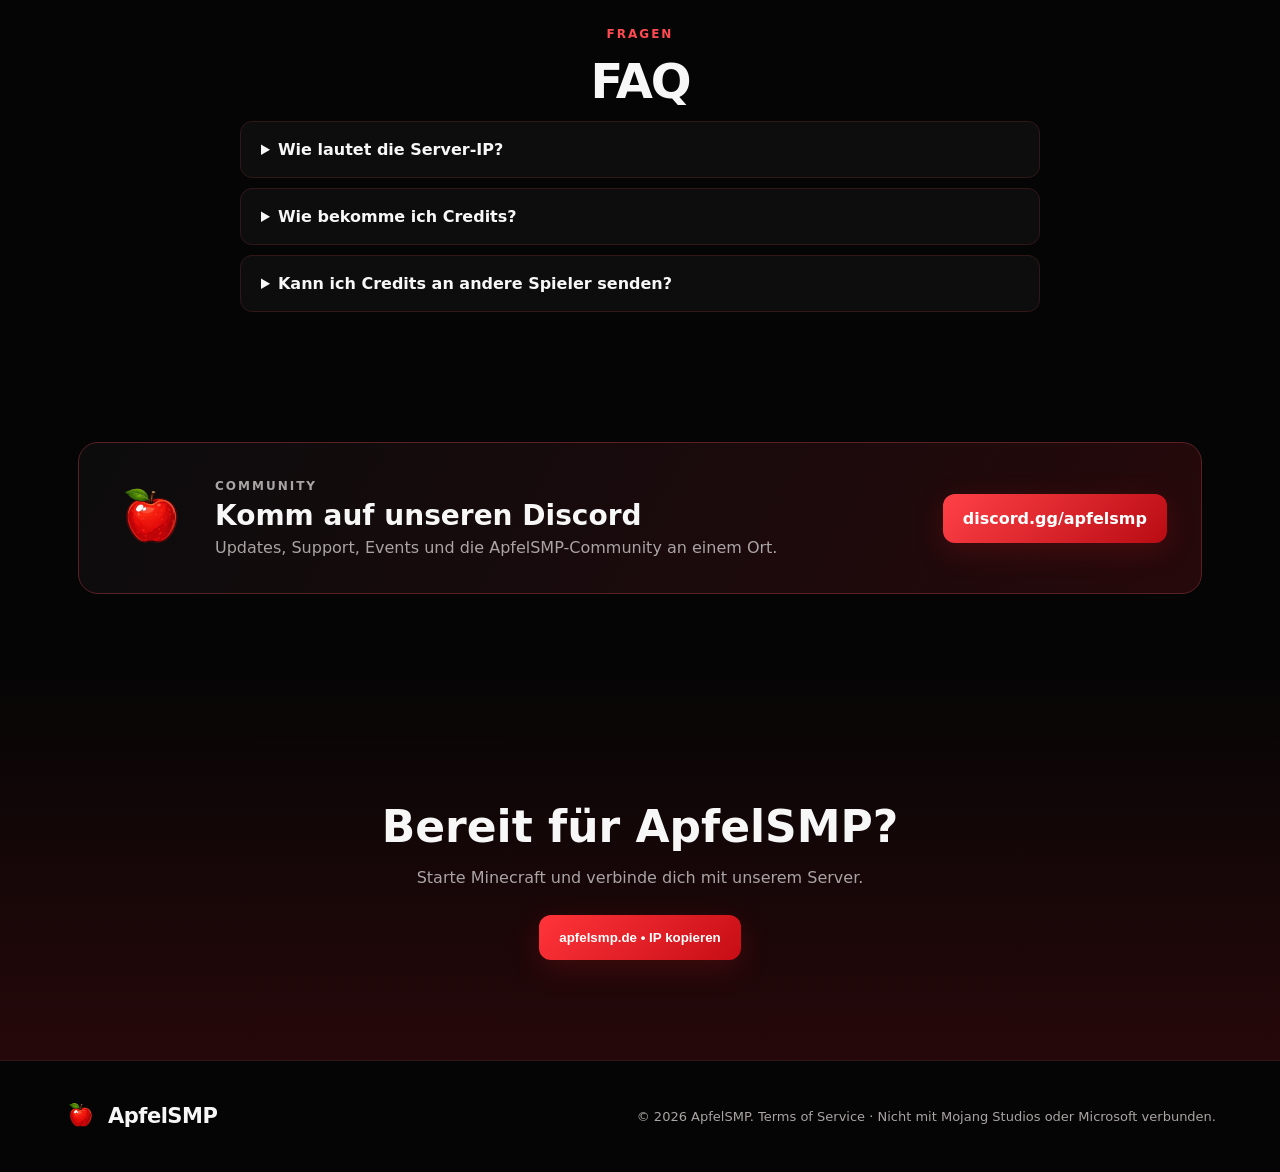
==== commit cbf31f89: "Remove Paper version from website hero" ====
--- a/index.html
+++ b/index.html
@@ -17,7 +17,7 @@
 <main>
 <section class="hero" id="home">
   <div class="hero-copy">
-    <p class="eyebrow">MINECRAFT SURVIVAL • PAPER 1.21.11</p>
+    <p class="eyebrow">MINECRAFT SURVIVAL</p>
     <h1>Dein neues Zuhause.<br><span>ApfelSMP.</span></h1>
     <p class="lead">Survival, Teams, Handel und eine aktive Community. Starte dein Abenteuer auf ApfelSMP.</p>
     <div class="actions">
--- a/style.css
+++ b/style.css
@@ -9,9 +9,9 @@
 .alt{background:#080606}.rules{max-width:800px;margin:40px auto 0;text-align:left}.rules article{display:flex;gap:25px;padding:24px 0;border-bottom:1px solid var(--border)}.rules strong{color:var(--red2);font-size:24px}.rules h3{margin:0 0 6px}.rules p{margin:0}details{max-width:800px;margin:10px auto;background:#0d0d0e;border:1px solid var(--border);border-radius:12px;text-align:left;padding:18px 20px}summary{cursor:pointer;font-weight:800}
 .discord-cta{max-width:1124px;margin:20px auto 70px;padding:30px 34px;border:1px solid #5a2024;border-radius:20px;background:linear-gradient(120deg,#0c0c0d,#26090b);display:flex;align-items:center;gap:24px}.discord-cta img{width:78px;height:78px;object-fit:contain}.discord-cta div{flex:1}.discord-cta h2{margin:3px 0;font-size:28px}.discord-cta p{color:var(--muted);margin:6px 0}.discord-cta .btn{white-space:nowrap}
 .cta{text-align:center;padding:100px 28px;background:linear-gradient(180deg,transparent,#26080a)}.cta h2{font-size:44px;margin-bottom:10px}.cta p{color:var(--muted);margin-bottom:28px}footer{border-top:1px solid #321719;padding:35px max(5vw,28px);display:flex;justify-content:space-between;align-items:center;color:var(--muted);font-size:13px}footer .brand{color:var(--text)}footer .brand img{width:34px;height:34px}
-@media(max-width:850px){.nav nav{display:none}.hero{grid-template-columns:1fr;padding-top:60px;gap:30px}.hero h1{letter-spacing:-3px}.server-card{max-width:480px}.features,.products{grid-template-columns:1fr 1fr}.product.featured{transform:none}footer{flex-direction:column;gap:12px;text-align:center}}
-@media(max-width:700px){.discord-cta{margin:20px 20px 60px;flex-direction:column;text-align:center}.discord-cta .btn{width:100%}.hero-logo{width:180px}}
-@media(max-width:560px){.nav .btn.small{display:none}.brand img{width:38px;height:38px}.hero h1{font-size:50px}.features,.products{grid-template-columns:1fr}.section{padding:75px 20px}.section>h2{font-size:38px}.btn{width:100%}}
-
+.tos-page{max-width:1100px;margin:auto}.tos-page>h1{font-size:clamp(44px,7vw,72px);letter-spacing:-4px;margin:8px 0 12px}.tos-content{max-width:900px;margin:40px auto 0;display:grid;grid-template-columns:1fr 1fr;gap:16px;text-align:left}.tos-card{background:linear-gradient(145deg,#111,#080808);border:1px solid var(--border);border-radius:18px;padding:26px}.tos-card>span{color:var(--red2);font-size:12px;font-weight:900;letter-spacing:1.5px}.tos-card h2{font-size:22px;margin:12px 0 8px}.tos-card p{color:var(--muted);line-height:1.7;margin:0}.tos-note{margin-top:32px}.tos-back{margin-top:20px}
+@media(max-width:850px){.nav nav{display:none}.hero{grid-template-columns:1fr;padding-top:60px;gap:30px}.hero h1{letter-spacing:-3px}.server-card{max-width:480px}.features,.products,.tos-content{grid-template-columns:1fr 1fr}.product.featured{transform:none}footer{flex-direction:column;gap:12px;text-align:center}}
+@media(max-width:700px){.discord-cta{margin:20px 20px 60px;flex-direction:column;text-align:center}.discord-cta .btn{width:100%}}
+@media(max-width:560px){.nav .btn.small{display:none}.brand img{width:38px;height:38px}.hero h1{font-size:50px}.features,.products,.tos-content{grid-template-columns:1fr}.section{padding:75px 20px}.section>h2{font-size:38px}.btn{width:100%}.tos-page>h1{font-size:46px;letter-spacing:-2px}}
 
 .credit-title{display:flex;align-items:center;gap:10px}.credit-title img{width:44px;height:44px;object-fit:contain;flex:0 0 44px;filter:drop-shadow(0 5px 7px #000)}
